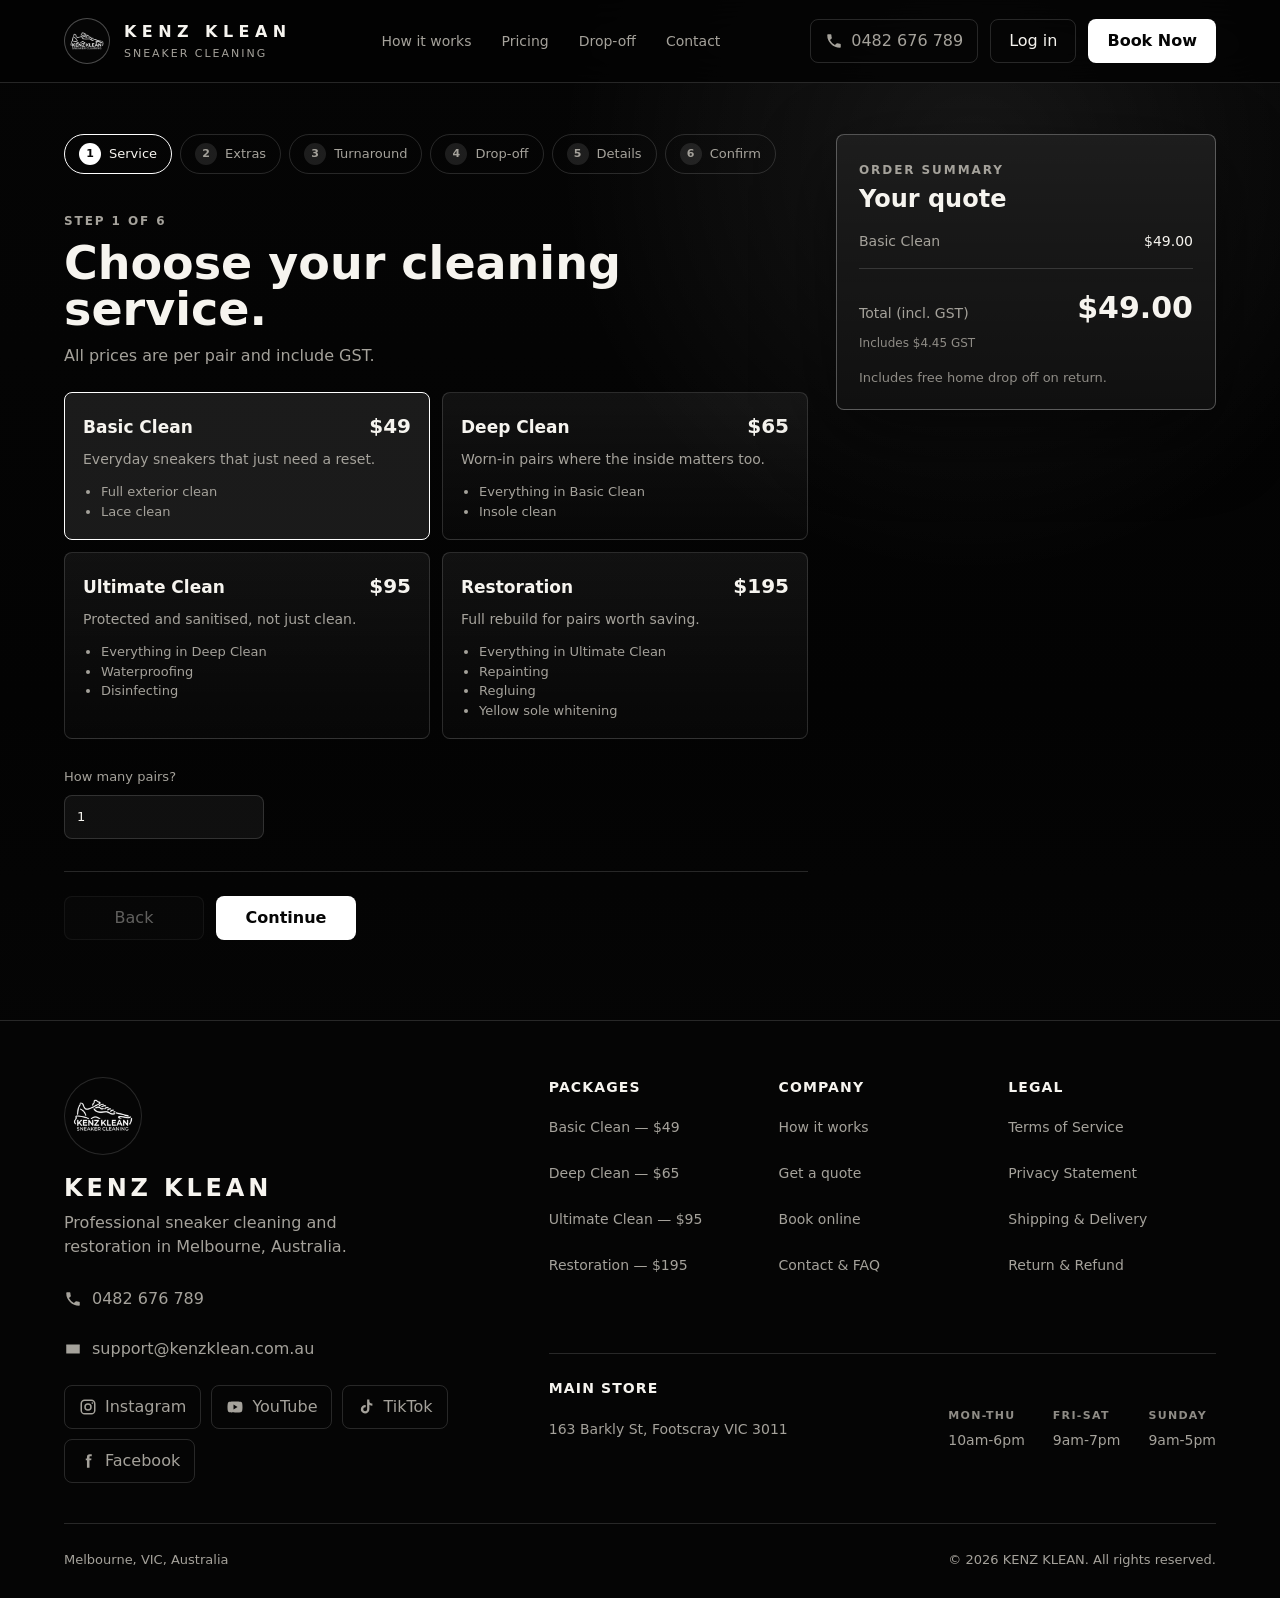
==== booking.html @ d3c40bb7 "KENZ KLEAN static site Marketing and booking front end for a Melbourne sneaker cleaning business. No" ====
<!doctype html>
<html lang="en">
  <head>
    <meta charset="UTF-8" />
    <meta name="viewport" content="width=device-width, initial-scale=1.0, viewport-fit=cover" />
    <meta name="description" content="Book a sneaker clean with KENZ KLEAN in Melbourne." />
    <title>Book a Clean | KENZ KLEAN</title>
    <link rel="stylesheet" href="styles.css" />
  </head>
  <body>
    <a class="skip-link" href="#main">Skip to content</a>

    <header class="site-header">
      <a class="brand" href="index.html" aria-label="KENZ KLEAN home">
        <span class="brand-logo-wrap">
          <img class="brand-logo" src="img/logo-96.png" alt="" width="34" height="34" />
        </span>
        <span>
          <strong>KENZ KLEAN</strong>
          <small>Sneaker Cleaning</small>
        </span>
      </a>

      <nav class="desktop-nav" aria-label="Primary">
        <a href="index.html#process">How it works</a>
        <a href="index.html#services">Pricing</a>
        <a href="index.html#spots">Drop-off</a>
        <a href="contact.html">Contact</a>
      </nav>

      <div class="header-actions">
        <a class="ghost-button icon-button" href="tel:+61482676789" aria-label="Call KENZ KLEAN on 0482 676 789">
          <svg viewBox="0 0 24 24" aria-hidden="true" focusable="false">
            <path d="M6.6 10.8a15.1 15.1 0 0 0 6.6 6.6l2.2-2.2a1 1 0 0 1 1-.24 11.4 11.4 0 0 0 3.6.58 1 1 0 0 1 1 1V20a1 1 0 0 1-1 1A17 17 0 0 1 3 4a1 1 0 0 1 1-1h3.5a1 1 0 0 1 1 1 11.4 11.4 0 0 0 .58 3.6 1 1 0 0 1-.25 1Z" />
          </svg>
          <span class="phone-label">0482 676 789</span>
        </a>
        <span data-account-slot></span>
        <a class="primary-button" href="booking.html" aria-current="page">Book Now</a>
      </div>
    </header>

    <main id="booking" class="booking-shell">
      <div class="booking-main">
        <ol class="stepper" data-stepper aria-label="Booking steps">
          <li data-step-chip="1"><span>1</span> Service</li>
          <li data-step-chip="2"><span>2</span> Extras</li>
          <li data-step-chip="3"><span>3</span> Turnaround</li>
          <li data-step-chip="4"><span>4</span> Drop-off</li>
          <li data-step-chip="5"><span>5</span> Details</li>
          <li data-step-chip="6"><span>6</span> Confirm</li>
        </ol>

        <!-- Step 1 -->
        <section class="step-panel" data-step="1" aria-labelledby="step1-title">
          <span class="panel-label">Step 1 of 6</span>
          <h1 id="step1-title">Choose your cleaning service.</h1>
          <p class="step-intro">All prices are per pair and include GST.</p>

          <fieldset class="choice-grid" data-service-choices>
            <legend class="visually-hidden">Cleaning service</legend>
          </fieldset>

          <label class="pairs-field" for="pairs">
            How many pairs?
            <input id="pairs" type="number" min="1" max="20" value="1" inputmode="numeric" />
          </label>
        </section>

        <!-- Step 2 -->
        <section class="step-panel" data-step="2" hidden aria-labelledby="step2-title">
          <span class="panel-label">Step 2 of 6</span>
          <h1 id="step2-title">Add extra services.</h1>
          <p class="step-intro">
            Optional, priced per pair. Extras already covered by your package are marked as
            included and are not charged again.
          </p>

          <fieldset class="choice-grid extras-choices" data-extra-choices>
            <legend class="visually-hidden">Extra services</legend>
          </fieldset>
        </section>

        <!-- Step 3 -->
        <section class="step-panel" data-step="3" hidden aria-labelledby="step3-title">
          <span class="panel-label">Step 3 of 6</span>
          <h1 id="step3-title">How fast do you need them?</h1>
          <p class="step-intro">Surcharges are per pair.</p>

          <fieldset class="choice-grid" data-turnaround-choices>
            <legend class="visually-hidden">Turnaround</legend>
          </fieldset>
        </section>

        <!-- Step 4 -->
        <section class="step-panel" data-step="4" hidden aria-labelledby="step4-title">
          <span class="panel-label">Step 4 of 6</span>
          <h1 id="step4-title">Where will you drop them off?</h1>
          <p class="step-intro" data-spot-intro></p>

          <div class="notice" data-rush-notice hidden>
            <svg viewBox="0 0 24 24" aria-hidden="true" focusable="false">
              <path d="M12 2 1 21h22L12 2Zm0 6 1 7h-2l1-7Zm0 10.5a1.2 1.2 0 1 1 0 2.4 1.2 1.2 0 0 1 0-2.4Z" />
            </svg>
            <p>
              You picked the 24-hour turnaround. Those orders must be dropped off and picked up at
              the main store, so home drop off is not available.
            </p>
          </div>

          <fieldset class="choice-grid spot-choices" data-spot-choices>
            <legend class="visually-hidden">Drop-off spot</legend>
          </fieldset>
        </section>

        <!-- Step 5 -->
        <section class="step-panel" data-step="5" hidden aria-labelledby="step5-title">
          <span class="panel-label">Step 5 of 6</span>
          <h1 id="step5-title">Your details.</h1>
          <p class="step-intro" data-details-intro></p>

          <p class="signed-in-note" data-signed-in hidden></p>

          <form class="details-form" data-details-form novalidate>
            <label for="full-name">
              Full name
              <input id="full-name" name="fullName" type="text" autocomplete="name" required />
              <span class="field-error" data-error-for="fullName"></span>
            </label>

            <label for="mobile">
              Mobile number
              <input
                id="mobile"
                name="mobile"
                type="tel"
                autocomplete="tel"
                placeholder="04XX XXX XXX"
                required
              />
              <span class="field-error" data-error-for="mobile"></span>
            </label>

            <label for="email">
              Email
              <input id="email" name="email" type="email" autocomplete="email" required />
              <span class="field-error" data-error-for="email"></span>
            </label>

            <div class="return-address" data-return-address>
              <label for="street">
                Return address
                <input id="street" name="street" type="text" autocomplete="street-address" placeholder="Street address" />
                <span class="field-error" data-error-for="street"></span>
              </label>
              <div class="address-row">
                <label for="suburb">
                  Suburb
                  <input id="suburb" name="suburb" type="text" autocomplete="address-level2" />
                  <span class="field-error" data-error-for="suburb"></span>
                </label>
                <label for="postcode">
                  Postcode
                  <input id="postcode" name="postcode" type="text" inputmode="numeric" autocomplete="postal-code" maxlength="4" />
                  <span class="field-error" data-error-for="postcode"></span>
                </label>
              </div>
              <p class="fineprint">We deliver your cleaned sneakers here for free.</p>
            </div>

            <label for="notes">
              Sneaker notes <span class="optional">(optional)</span>
              <textarea id="notes" name="notes" placeholder="Brand, colour, material, damage we should know about..."></textarea>
            </label>
          </form>
        </section>

        <!-- Step 6 -->
        <section class="step-panel" data-step="6" hidden aria-labelledby="step6-title">
          <span class="panel-label">Step 6 of 6</span>
          <h1 id="step6-title">Confirm your booking.</h1>
          <p class="step-intro">Check everything below, then confirm.</p>

          <dl class="review-list" data-review></dl>

          <p class="confirm-note" data-confirm-note></p>
          <p class="lookup-error" role="alert" data-confirm-error></p>

          <div class="confirm-actions">
            <button class="primary-button large full" type="button" data-confirm>Confirm Booking</button>
          </div>
        </section>

        <!-- Success -->
        <section class="step-panel success-panel" data-step="done" hidden aria-labelledby="done-title" tabindex="-1">
          <span class="panel-label">Booking confirmed</span>
          <h1 id="done-title">Your sneakers are booked in.</h1>

          <div class="order-code">
            <span>Order number</span>
            <strong data-order-code>KK-00000</strong>
          </div>

          <dl class="review-list" data-final-review></dl>

          <p class="step-intro" data-success-note></p>

          <div class="hero-actions">
            <a class="primary-button large" href="tracking.html" data-track-link>Track this order</a>
            <a class="secondary-button large" href="index.html">Back to home</a>
          </div>
        </section>

        <nav class="step-nav" data-step-nav aria-label="Booking navigation">
          <button class="secondary-button" type="button" data-back>Back</button>
          <button class="primary-button" type="button" data-next>Continue</button>
        </nav>
      </div>

      <aside class="summary-panel" aria-labelledby="summary-title">
        <span class="panel-label">Order summary</span>
        <h2 id="summary-title" class="summary-heading">Your quote</h2>

        <dl class="summary-lines" data-summary-lines></dl>

        <div class="summary-total">
          <div>
            <span>Total (incl. GST)</span>
            <strong data-summary-total>$49.00</strong>
          </div>
          <small data-summary-gst></small>
        </div>

        <p class="fineprint" data-summary-note></p>
      </aside>
    </main>

    <footer class="site-footer">
      <div class="footer-brand">
        <img class="footer-logo" src="img/logo-96.png" alt="" width="78" height="78" loading="lazy" />
        <h2>KENZ KLEAN</h2>
        <p>Professional sneaker cleaning and restoration in Melbourne, Australia.</p>
        <ul class="contact-list">
          <li>
            <svg viewBox="0 0 24 24" aria-hidden="true" focusable="false">
              <path d="M6.6 10.8a15.1 15.1 0 0 0 6.6 6.6l2.2-2.2a1 1 0 0 1 1-.24 11.4 11.4 0 0 0 3.6.58 1 1 0 0 1 1 1V20a1 1 0 0 1-1 1A17 17 0 0 1 3 4a1 1 0 0 1 1-1h3.5a1 1 0 0 1 1 1 11.4 11.4 0 0 0 .58 3.6 1 1 0 0 1-.25 1Z" />
            </svg>
            <a href="tel:+61482676789">0482 676 789</a>
          </li>
          <li>
            <svg viewBox="0 0 24 24" aria-hidden="true" focusable="false">
              <path d="M3 6h18v12H3z" />
              <path d="m3 7 9 6 9-6" />
            </svg>
            <a href="mailto:support@kenzklean.com.au">support@kenzklean.com.au</a>
          </li>
        </ul>
        <div class="social-links">
          <a href="https://instagram.com/kenzklean" target="_blank" rel="noreferrer">
            <svg viewBox="0 0 24 24" aria-hidden="true" focusable="false">
              <path d="M7.5 2h9A5.5 5.5 0 0 1 22 7.5v9A5.5 5.5 0 0 1 16.5 22h-9A5.5 5.5 0 0 1 2 16.5v-9A5.5 5.5 0 0 1 7.5 2Zm0 2A3.5 3.5 0 0 0 4 7.5v9A3.5 3.5 0 0 0 7.5 20h9a3.5 3.5 0 0 0 3.5-3.5v-9A3.5 3.5 0 0 0 16.5 4ZM12 7a5 5 0 1 1 0 10 5 5 0 0 1 0-10Zm0 2a3 3 0 1 0 0 6 3 3 0 0 0 0-6Zm5.8-3.3a1.1 1.1 0 1 1 0 2.2 1.1 1.1 0 0 1 0-2.2Z" />
            </svg>
            Instagram
          </a>
          <a href="https://youtube.com/@kenzklean" target="_blank" rel="noreferrer">
            <svg viewBox="0 0 24 24" aria-hidden="true" focusable="false">
              <path d="M22 12s0-3.5-.45-5.16a2.6 2.6 0 0 0-1.83-1.84C18.06 4.5 12 4.5 12 4.5s-6.06 0-7.72.5A2.6 2.6 0 0 0 2.45 6.84C2 8.5 2 12 2 12s0 3.5.45 5.16a2.6 2.6 0 0 0 1.83 1.84c1.66.5 7.72.5 7.72.5s6.06 0 7.72-.5a2.6 2.6 0 0 0 1.83-1.84C22 15.5 22 12 22 12ZM10 15.2V8.8l5.4 3.2Z" />
            </svg>
            YouTube
          </a>
          <a href="https://tiktok.com/@kenzklean" target="_blank" rel="noreferrer">
            <svg viewBox="0 0 24 24" aria-hidden="true" focusable="false">
              <path d="M16.5 2h-3v13a2.6 2.6 0 1 1-2.6-2.6c.24 0 .47.03.7.1V9.4a5.7 5.7 0 1 0 4.9 5.63V8.9a6.4 6.4 0 0 0 4 1.37V7.2a3.6 3.6 0 0 1-4-3.6V2Z" />
            </svg>
            TikTok
          </a>
          <a href="https://facebook.com/kenzklean" target="_blank" rel="noreferrer">
            <svg viewBox="0 0 24 24" aria-hidden="true" focusable="false">
              <path d="M14 8.5V7c0-.8.2-1.2 1.3-1.2H17V3h-2.6C11.6 3 10.6 4.4 10.6 7v1.5H9V11h1.6v10H14V11h2.3l.3-2.5Z" />
            </svg>
            Facebook
          </a>
        </div>
      </div>

      <div class="footer-columns">
        <div>
          <h3>Packages</h3>
          <a href="index.html#services">Basic Clean — $49</a>
          <a href="index.html#services">Deep Clean — $65</a>
          <a href="index.html#services">Ultimate Clean — $95</a>
          <a href="index.html#services">Restoration — $195</a>
        </div>
        <div>
          <h3>Company</h3>
          <a href="index.html#process">How it works</a>
          <a href="index.html#quote">Get a quote</a>
          <a href="booking.html">Book online</a>
          <a href="contact.html">Contact &amp; FAQ</a>
        </div>
        <div>
          <h3>Legal</h3>
          <a href="#">Terms of Service</a>
          <a href="#">Privacy Statement</a>
          <a href="#">Shipping &amp; Delivery</a>
          <a href="#">Return &amp; Refund</a>
        </div>

        <div class="footer-store">
          <div>
            <h3>Main store</h3>
            <a href="https://www.google.com/maps/search/?api=1&amp;query=163%20Barkly%20St%2C%20Footscray%20VIC%203011" target="_blank" rel="noreferrer">163 Barkly St, Footscray VIC 3011</a>
          </div>
          <dl class="footer-hours">
            <div><dt>Mon-Thu</dt><dd>10am-6pm</dd></div>
            <div><dt>Fri-Sat</dt><dd>9am-7pm</dd></div>
            <div><dt>Sunday</dt><dd>9am-5pm</dd></div>
          </dl>
        </div>
      </div>

      <div class="footer-bottom">
        <span>Melbourne, VIC, Australia</span>
        <span>&copy; 2026 KENZ KLEAN. All rights reserved.</span>
      </div>
    </footer>

    <div class="mobile-bar" data-mobile-bar>
      <div>
        <span>Total</span>
        <strong data-summary-total-mobile>$49.00</strong>
      </div>
      <button class="primary-button" type="button" data-next-mobile>Continue</button>
    </div>
    <script src="data.js"></script>
    <script src="auth.js"></script>
    <script src="chrome.js"></script>
    <script src="booking.js"></script>
    <script src="buttons.js"></script>
  </body>
</html>
---- styles.css ----
:root {
  --bg: #030303;
  --panel: #111111;
  --panel-2: #171717;
  --line: rgba(255, 255, 255, 0.14);
  --line-strong: rgba(255, 255, 255, 0.28);
  /* Alternating content bands. Solid, not an alpha tint: a few percent of white over
     near-black moves the value by ~7/255 and reads as no change at all. */
  --band: #121212;
  --text: #f6f4ef;
  --muted: #a5a29b;
  /* Kept above 4.5:1 against --bg so fine print stays legible. */
  --fineprint: #8f8c86;
  --white: #ffffff;
  --green: #7ee0a1;
  --amber: #d8b66a;
  --red: #f08a8a;
  --focus: #7ea8ff;
  --shadow: 0 24px 80px rgba(0, 0, 0, 0.48);
  --radius: 8px;
  --tap: 44px;
  color-scheme: dark;
}

* {
  box-sizing: border-box;
}

/**
 * `scroll-behavior: smooth` on the scroller fights ScrollTrigger, which sets scroll position
 * directly when it refreshes. Anchor links get their smoothing from a click handler instead.
 */

body {
  margin: 0;
  background:
    radial-gradient(circle at 76% 10%, rgba(255, 255, 255, 0.08), transparent 26rem),
    linear-gradient(180deg, #050505 0%, #030303 44%, #080808 100%);
  color: var(--text);
  font-family: Inter, ui-sans-serif, system-ui, -apple-system, BlinkMacSystemFont, "Segoe UI", sans-serif;
  line-height: 1.5;
}

a {
  color: inherit;
  text-decoration: none;
}

button,
input,
select,
textarea {
  font: inherit;
}

button {
  cursor: pointer;
}

svg {
  width: 18px;
  height: 18px;
  fill: currentColor;
  flex: none;
}

/* One family, one stroke width, so the icon set reads as a set. */
.icon {
  width: 24px;
  height: 24px;
  fill: none;
  stroke: currentColor;
  stroke-width: 1.6;
  stroke-linecap: round;
  stroke-linejoin: round;
}

/* Every interactive element gets a visible ring; nothing removes the outline. */
:focus-visible {
  outline: 2px solid var(--focus);
  outline-offset: 2px;
  border-radius: 4px;
}

.skip-link {
  position: absolute;
  left: 12px;
  top: -60px;
  z-index: 60;
  padding: 12px 18px;
  border-radius: var(--radius);
  background: var(--white);
  color: #050505;
  font-weight: 700;
  transition: top 140ms ease;
}

.skip-link:focus {
  top: 12px;
}

.visually-hidden {
  position: absolute;
  width: 1px;
  height: 1px;
  margin: -1px;
  padding: 0;
  overflow: hidden;
  clip-path: inset(50%);
  white-space: nowrap;
}

/* The header is sticky and 83px tall, so an anchor target would otherwise land underneath it. */
[id] {
  scroll-margin-top: 100px;
}

h1,
h2,
h3,
h4,
p {
  margin-top: 0;
}

h1 {
  margin-bottom: 22px;
  font-size: clamp(40px, 6.4vw, 78px);
  line-height: 1;
  max-width: 860px;
}

h2 {
  margin-bottom: 14px;
  font-size: clamp(30px, 4vw, 52px);
  line-height: 1.06;
}

h3 {
  margin-bottom: 0;
  font-size: 20px;
}

.eyebrow,
.panel-label {
  color: var(--muted);
  font-size: 12px;
  font-weight: 700;
  letter-spacing: 0.16em;
  text-transform: uppercase;
}

.fineprint {
  color: var(--fineprint);
  font-size: 13px;
}

.fineprint a {
  color: var(--text);
  text-decoration: underline;
}

/* ---------------- Header ---------------- */

.site-header {
  position: sticky;
  top: 0;
  z-index: 20;
  display: flex;
  align-items: center;
  justify-content: space-between;
  gap: 24px;
  padding: 18px clamp(20px, 5vw, 64px);
  padding-top: max(18px, env(safe-area-inset-top));
  background: rgba(3, 3, 3, 0.82);
  border-bottom: 1px solid var(--line);
  backdrop-filter: blur(18px);
  transition: background 220ms ease, border-color 220ms ease;
}

/* Once the page scrolls off the banner the header needs to hold its own against the content. */
.site-header.scrolled {
  background: rgba(3, 3, 3, 0.95);
  border-bottom-color: var(--line-strong);
}

.brand {
  display: inline-flex;
  align-items: center;
  gap: 14px;
  min-height: var(--tap);
  min-width: 200px;
}

.brand-logo-wrap {
  display: grid;
  width: 46px;
  height: 46px;
  place-items: center;
  border: 1px solid var(--line-strong);
  border-radius: 50%;
  background: #050505;
  overflow: hidden;
}

.brand-logo {
  width: 34px;
  height: 34px;
  object-fit: contain;
}

.brand strong {
  display: block;
  letter-spacing: 0.34em;
  font-size: 16px;
}

.brand small {
  display: block;
  margin-top: 2px;
  color: var(--muted);
  font-size: 11px;
  letter-spacing: 0.18em;
  text-transform: uppercase;
}

.desktop-nav {
  display: flex;
  align-items: center;
  gap: 22px;
  color: var(--muted);
  font-size: 14px;
}

.desktop-nav a {
  display: inline-flex;
  align-items: center;
  justify-content: center;
  min-width: var(--tap);
  min-height: var(--tap);
  padding: 0 4px;
}

.desktop-nav a {
  position: relative;
  transition: color 260ms ease;
}

.desktop-nav a::after {
  left: 4px;
  right: 4px;
  bottom: 8px;
  background: var(--white);
}

.desktop-nav a:hover,
.desktop-nav a:focus-visible,
.desktop-nav a[aria-current="page"] {
  color: var(--white);
}

/* The current page keeps its underline open instead of waiting for a hover. */
.desktop-nav a[aria-current="page"]::after {
  transform: scaleX(1);
  opacity: 1;
}

.desktop-nav a:hover::after,
.desktop-nav a:focus-visible::after {
  transform: scaleX(1);
  opacity: 1;
}

.header-actions {
  display: flex;
  align-items: center;
  gap: 12px;
}

/* ---------------- Buttons ---------------- */

.primary-button,
.secondary-button,
.ghost-button {
  display: inline-flex;
  min-height: var(--tap);
  align-items: center;
  justify-content: center;
  gap: 8px;
  border-radius: var(--radius);
  padding: 0 18px;
  border: 1px solid transparent;
  /* "Book Now" was breaking onto two lines inside the cramped mobile header. */
  white-space: nowrap;
  transition: transform 160ms ease, border-color 160ms ease, background 160ms ease, opacity 160ms ease;
}

.primary-button {
  background: var(--white);
  color: #050505;
  font-weight: 700;
}

.secondary-button,
.ghost-button {
  background: rgba(255, 255, 255, 0.04);
  color: var(--text);
  border-color: var(--line);
}

.ghost-button {
  background: transparent;
}

.ghost-button:hover {
  transform: translateY(-1px);
  border-color: var(--line-strong);
}

/* ---------------- Button hover choreography ---------------- */

/**
 * The second copy of every label is a `::after` fed by `data-label` — see buttons.js. Pseudo
 * content never enters `textContent` or the accessibility tree, so the label is announced once.
 * Without the script the buttons are plain text and every rule below simply has no target.
 */
/**
 * The face stretches to the button's full height on purpose. Left at its line height it sat in
 * the middle of a 52px button, so the twin parked at `top: 100%` landed *inside* the box and a
 * sliver of the second label showed through before anyone hovered.
 */
.map-pin,
.maplibregl-ctrl button {
  overflow: visible;
  background-image: none;
}

.btn-face {
  position: relative;
  align-self: stretch;
  display: grid;
  place-items: center;
  transition: transform 420ms cubic-bezier(0.22, 0.7, 0.24, 1);
}

/**
 * The label is a <span>, so any `.some-block span { ... }` rule outbids `.btn-face` on
 * specificity and repaints it. `.mobile-bar span` turned the Continue button's label into 12px
 * muted grey; `.map-popup span` did the same in the map popup. Two classes, so this wins.
 */
.primary-button .btn-face,
.secondary-button .btn-face,
.ghost-button .btn-face {
  display: grid;
  place-items: center;
  color: inherit;
  font: inherit;
  letter-spacing: inherit;
}

.btn-face::after {
  content: attr(data-label);
  position: absolute;
  left: 0;
  right: 0;
  height: 100%;
  display: grid;
  place-items: center;
  white-space: nowrap;
}

/**
 * Outlined buttons: white sweeps up from the bottom edge while the label rides out of the top
 * and its dark twin arrives from below. One transform on `.btn-face` moves both copies.
 */
.secondary-button,
.ghost-button {
  overflow: hidden;
  /* The fill interpolates black to white. Only the label moves; a swept edge fought it. */
  transition: background-color 420ms ease, border-color 300ms ease, color 300ms ease,
    opacity 160ms ease;
}

.secondary-button .btn-face::after,
.ghost-button .btn-face::after {
  top: 100%;
  color: #050505;
}

.secondary-button:hover,
.secondary-button:focus-visible,
.ghost-button:hover,
.ghost-button:focus-visible {
  /* A white border on a white fill leaves the button floating. It follows the text instead. */
  border-color: #050505;
  background-color: var(--white);
  transform: none;
}

.secondary-button:hover .btn-face,
.secondary-button:focus-visible .btn-face,
.ghost-button:hover .btn-face,
.ghost-button:focus-visible .btn-face {
  transform: translateY(-100%);
}

/**
 * Filled buttons flip on a horizontal axis, like a coin. `::after` is the back face, pre-rotated
 * so it lands upright; `backface-visibility` hides whichever side is turned away.
 */
.primary-button {
  position: relative;
  perspective: 460px;
}

/**
 * The underline starts as a 6% sliver at the centre and opens outward to both edges. scaleX on
 * a full-width bar, not an animated `width`, so it never triggers layout.
 */
.primary-button::after,
.desktop-nav a::after {
  content: "";
  position: absolute;
  height: 2px;
  border-radius: 2px;
  transform: scaleX(0.06);
  transform-origin: center;
  transition: transform 420ms cubic-bezier(0.22, 0.7, 0.24, 1), opacity 200ms ease;
  opacity: 0;
}

.primary-button::after {
  left: 18px;
  right: 18px;
  bottom: 10px;
  background: #050505;
}

/* The underline hangs a fixed distance off the bottom, but the label is centred: a taller button
   pushes the label up and away from it. Move it down by half the height gained. */
.primary-button.large::after {
  left: 24px;
  right: 24px;
  bottom: 17px;
}

.primary-button:hover::after,
.primary-button:focus-visible::after {
  transform: scaleX(1);
  opacity: 1;
}

.primary-button .btn-face {
  transform-style: preserve-3d;
  backface-visibility: hidden;
  transition: transform 520ms cubic-bezier(0.3, 0.8, 0.25, 1);
}

.primary-button .btn-face::after {
  top: 0;
  transform: rotateX(180deg);
  backface-visibility: hidden;
}

.primary-button:hover .btn-face,
.primary-button:focus-visible .btn-face {
  transform: rotateX(-180deg);
}

.primary-button:hover,
.primary-button:focus-visible {
  border-color: rgba(0, 0, 0, 0.55);
}

.primary-button:active,
.secondary-button:active,
.ghost-button:active {
  /* Opacity, not layout, so pressing never shifts surrounding content. */
  transform: none;
  opacity: 0.82;
}

button:disabled,
.primary-button:disabled,
.secondary-button:disabled {
  opacity: 0.38;
  cursor: not-allowed;
  transform: none;
}

.icon-button {
  flex: none;
  padding: 0 14px;
  color: var(--muted);
}

/**
 * It shares .ghost-button's hover, which fills the button white — but it holds an <svg>, so
 * buttons.js skips it and it has no .btn-face twin to flip to black. Painting it white on hover
 * made the phone number vanish into the fill.
 */
.icon-button:hover,
.icon-button:focus-visible {
  color: #050505;
}

.large {
  min-height: 60px;
  padding: 0 26px;
}

.full {
  width: 100%;
}

/* ---------------- Hero ---------------- */

/**
 * The banner and the copy share one grid cell, so the copy floats over the photographs.
 * Below 1100px they become two stacked rows instead: text on a solid surface, where a divider
 * running through a whole paragraph would only make it hard to read.
 *
 * The explicit `1fr` column is load-bearing. Without it the implicit column is `auto`, sized to
 * the banner's max-content width — and once `max-height` caps the banner, `aspect-ratio` makes
 * that max-content width `height x 2.082`. On a 1600x620 window the hero silently shrank to
 * 1033px wide and the copy landed on the shoes.
 */
.hero-section {
  display: grid;
  grid-template-columns: minmax(0, 1fr);
  grid-template-rows: auto auto;
}

/**
 * `width: 100%` is not redundant. For a grid item that carries an `aspect-ratio`, `justify-self:
 * normal` resolves to `start`, not `stretch` — the box shrinks to the width its ratio implies
 * from the capped height. On a 1600x620 window that left the banner 1033px wide.
 */
.hero-compare {
  grid-area: 1 / 1;
  width: 100%;
  aspect-ratio: 1443 / 693;
  max-height: 80vh;
  min-height: 460px;
  margin: 0;
  border: 0;
  border-bottom: 1px solid var(--line);
}

/**
 * The pair is centred horizontally, so the divider cuts through the shoes themselves.
 *
 * Anchored to the bottom, not the centre. When `max-height` shortens the banner, `cover` has to
 * crop somewhere: centred it eats the empty band under the shoes from both ends, and the copy
 * climbs onto the toes. Anchored to the bottom it takes the whole crop off the top, where there
 * is nothing but laces, and the band stays a constant 39% of the photo's own height.
 */
.hero-compare .compare-layer img {
  object-position: center bottom;
}

.hero-copy {
  grid-area: 1 / 1;
  position: relative;
  z-index: 1;
  /* The banner underneath is a drag surface. Only the buttons opt back in. */
  pointer-events: none;
  /**
   * A size container, so the copy can be scaled by the banner's own height in `cqh`.
   * Viewport units are the wrong ruler here: the banner is `min(width / 2.082, 80vh)`, so a
   * short wide window shrinks the empty band under the shoes while `vh` says nothing changed.
   * Reset to `normal` on mobile, where this box sizes itself from its content.
   */
  container-type: size;
}

/**
 * Both layers span the whole banner, deliberately: `inset(0 calc(100% - var(--pos)) 0 0)`
 * resolves its percentages against the element's own box, so a narrower text block would clip
 * at the wrong place. Flexbox parks the content in the empty bottom band.
 */
.hero-copy-layer {
  position: absolute;
  inset: 0;
  display: flex;
  flex-direction: column;
  justify-content: flex-end;
  align-items: flex-start;
  padding: 0 clamp(20px, 5vw, 64px) clamp(44px, 6.5cqh, 76px);
}

/* Light copy shows only over the dark "before" side; dark copy only over the white "after". */
.hero-copy-layer--on-dark {
  color: var(--white);
  clip-path: inset(0 calc(100% - var(--pos)) 0 0);
}

.hero-copy-layer--on-light {
  color: #0a0a0a;
  clip-path: inset(0 0 0 var(--pos));
}

/* The "before" backdrop is rgb(40,38,36), not near-black — --muted would fall to 3.3:1 on it. */
.hero-copy-layer--on-dark .eyebrow {
  color: #d6d3ce;
}

.hero-copy-layer--on-dark .hero-lede {
  color: #e4e1dc;
}

.hero-copy-layer--on-light .eyebrow,
.hero-copy-layer--on-light .hero-lede {
  color: #3a3a3a;
}

/**
 * The light-side twin is a <p> so the document has exactly one <h1>. It must look identical.
 *
 * The type is sized by `min(vw, vh)`, not by width alone. The copy lives in the empty band
 * below the shoes — roughly the bottom 39% of the frame — and a short, wide window shrinks that
 * band while a width-only clamp keeps the headline tall enough to climb onto the toes.
 * 24ch keeps it to two lines, which is what actually makes it fit.
 */
.hero-title-echo,
.hero-copy h1 {
  max-width: min(24ch, calc(100% - 400px));
  margin: 8px 0 12px;
  font-size: clamp(24px, min(2.9cqw, 6.2cqh), 44px);
  font-weight: 800;
  line-height: 1.02;
  letter-spacing: -0.02em;
}

/* 46ch pushed this to three lines on a 960px banner and the copy climbed onto the toes.
   68ch keeps it to two at every width the overlay layout is used at. */
.hero-lede {
  max-width: min(68ch, calc(100% - 400px));
  margin: 0;
  font-size: clamp(13px, min(1cqw, 2.1cqh), 16px);
}

/**
 * Bottom-right of the banner, on the copy's baseline. The buttons are not duplicated and not
 * clipped — duplicating them would double the tab stops and strand keyboard focus on whichever
 * copy the divider had clipped away.
 *
 * They sit on a dark plate instead. Buttons that carry their own fill invert their hierarchy as
 * the divider passes: a white primary dominates the black side and recedes on the white one,
 * while an outlined secondary does the reverse. One background, one ranking.
 */
.hero-cta {
  position: absolute;
  right: clamp(20px, 5vw, 64px);
  /* The guarantees strip hangs 32px up into the banner. Sat any lower the buttons crowd it, so
     they clear their own height again — the offset is tracked to the button, not to the banner. */
  bottom: clamp(74px, 10cqh, 108px);
  z-index: 2;
  display: flex;
  gap: 12px;
  pointer-events: auto;
}

/* No plate behind them, so each needs a fill of its own: the divider sweeps a white background
   under them and a `rgba(255,255,255,0.04)` outline button would vanish into it. */
.hero-cta .secondary-button {
  background-color: #0d0d0d;
  border-color: rgba(255, 255, 255, 0.45);
  color: var(--white);
}

/* Same specificity as `.secondary-button:hover`, but later in the file — so the rule above was
   winning on hover too, and the fill never crossfaded. */
.hero-cta .secondary-button:hover,
.hero-cta .secondary-button:focus-visible {
  background-color: var(--white);
  border-color: #050505;
}

.hero-cta .primary-button {
  border-color: rgba(0, 0, 0, 0.32);
  box-shadow: 0 10px 30px rgba(0, 0, 0, 0.3);
}

/* The pills move to the top corners, which the centred shoes leave empty. */
.hero-compare .compare-label {
  top: 16px;
  bottom: auto;
}

/* ---------------- Quote section ---------------- */

.quote-layout {
  display: grid;
  grid-template-columns: minmax(0, 1.35fr) minmax(280px, 1fr);
  gap: clamp(24px, 4vw, 56px);
  /* stretch, not start: whichever column is taller pulls the other down to meet it. */
  align-items: stretch;
}

.quick-book {
  display: grid;
  align-content: space-between;
  gap: 22px;
  padding: 26px;
  border: 1px solid var(--line-strong);
  border-radius: var(--radius);
  background: linear-gradient(180deg, rgba(255, 255, 255, 0.07), rgba(255, 255, 255, 0.02)), #0b0b0b;
}

/* In the old hero bar these fields got 122px each and clipped their own option text. */
.quick-grid {
  display: grid;
  grid-template-columns: minmax(180px, 1.4fr) 96px minmax(180px, 1.4fr);
  gap: 16px;
  align-items: end;
}

/* A grid item's automatic minimum is its min-content, and a <select>'s min-content is its widest
   option. Left alone, "Basic Clean — $49" pushed the whole quote panel 15px past a 320px screen. */
.quote-layout > *,
.quick-grid > label,
.quick-grid select,
.quick-grid input {
  min-width: 0;
}

.quick-foot {
  display: flex;
  align-items: center;
  justify-content: space-between;
  gap: 20px;
  flex-wrap: wrap;
  padding-top: 20px;
  border-top: 1px solid var(--line);
}

.quick-total {
  display: grid;
  gap: 4px;
  margin: 0;
  color: var(--muted);
  font-size: 13px;
}

.quick-total strong {
  color: var(--text);
  font-variant-numeric: tabular-nums;
  font-size: 34px;
  font-weight: 800;
  line-height: 1;
}

.quick-note {
  margin: 0;
  color: var(--fineprint);
  font-size: 12px;
}

/* Three equal rows against a stretched form: the two columns finish on the same line. */
.quote-stats {
  display: grid;
  grid-template-rows: repeat(3, minmax(0, 1fr));
  gap: 12px;
  margin: 0;
}

.quote-stats div {
  display: grid;
  align-content: center;
  padding: 20px;
  border: 1px solid var(--line);
  border-radius: var(--radius);
  background: rgba(255, 255, 255, 0.035);
}

.quote-stats dt {
  font-size: 30px;
  font-weight: 800;
  line-height: 1;
  /* The roll swaps digits every frame; proportional figures would jitter the whole card. */
  font-variant-numeric: tabular-nums;
}

.quote-stats dd {
  margin: 6px 0 0;
  color: var(--muted);
  font-size: 13px;
}


/* ---------------- Listbox ---------------- */

/**
 * A `<select>` popup is drawn by the operating system: unstyleable, unanimatable, and white.
 * select.js builds this on top of it and keeps the native element as the source of truth.
 */
.listbox {
  position: relative;
}

.listbox-native {
  position: absolute;
  width: 1px;
  height: 1px;
  min-height: 0;
  padding: 0;
  border: 0;
  opacity: 0;
  pointer-events: none;
}

.listbox-button {
  display: flex;
  align-items: center;
  justify-content: space-between;
  gap: 12px;
  width: 100%;
  min-height: var(--tap);
  padding: 0 12px;
  border: 1px solid var(--line);
  border-radius: var(--radius);
  background: rgba(255, 255, 255, 0.05);
  color: var(--text);
  text-align: left;
}

.listbox-button:hover {
  border-color: var(--line-strong);
}

.listbox-button[aria-expanded="true"] {
  border-color: var(--white);
}

.listbox-value {
  overflow: hidden;
  white-space: nowrap;
  text-overflow: ellipsis;
}

.listbox-caret {
  flex: none;
  width: 18px;
  height: 18px;
  fill: none;
  stroke: var(--muted);
  stroke-width: 2;
  stroke-linecap: round;
  stroke-linejoin: round;
  transition: transform 260ms cubic-bezier(0.22, 0.7, 0.24, 1);
}

.listbox-button[aria-expanded="true"] .listbox-caret {
  transform: rotate(180deg);
}

.listbox-list {
  position: absolute;
  top: calc(100% + 8px);
  left: 0;
  right: 0;
  z-index: 25;
  max-height: 260px;
  margin: 0;
  padding: 6px;
  overflow-y: auto;
  list-style: none;
  border: 1px solid var(--line-strong);
  border-radius: var(--radius);
  background: #0e0e0e;
  box-shadow: 0 24px 60px rgba(0, 0, 0, 0.7);
  transform-origin: top center;
}

.listbox-list[hidden] {
  display: none;
}

.listbox-option {
  padding: 11px 12px;
  border-radius: 6px;
  color: var(--muted);
  font-size: 14px;
  cursor: pointer;
}

.listbox-option.is-active {
  background: rgba(255, 255, 255, 0.08);
  color: var(--text);
}

.listbox-option.is-selected {
  color: var(--text);
  font-weight: 700;
}

.listbox-option.is-selected::after {
  content: "✓";
  float: right;
  color: var(--green);
}

/* ---------------- Form controls ---------------- */

label {
  display: grid;
  gap: 8px;
  color: var(--muted);
  font-size: 13px;
}

.optional {
  color: var(--fineprint);
}

input,
select,
textarea {
  width: 100%;
  min-height: var(--tap);
  padding: 0 12px;
  border: 1px solid var(--line);
  border-radius: var(--radius);
  background: rgba(255, 255, 255, 0.05);
  color: var(--text);
  outline: none;
}

textarea {
  min-height: 112px;
  padding-top: 12px;
  resize: vertical;
}

input:focus,
select:focus,
textarea:focus {
  border-color: var(--white);
}

input[aria-invalid="true"] {
  border-color: var(--red);
}

select option {
  color: #111;
}

.field-error {
  color: var(--red);
  font-size: 12px;
  min-height: 1em;
}

/* ---------------- Sections ---------------- */

.content-section {
  padding: 80px clamp(20px, 5vw, 64px);
}

/**
 * Content bands alternate so neighbouring sections read as separate blocks.
 * nth-of-type counts every <section> in <main>, and the hero is 1, so "How it works" lands
 * on the lighter band. Inserting or removing a section flips the whole rhythm below it.
 * The hero paints its own image and opts out.
 */
main > section:nth-of-type(even):not(.hero-section) {
  background: var(--band);
}

.section-heading {
  display: grid;
  gap: 4px;
  max-width: 720px;
  margin-bottom: 28px;
}

.section-heading p {
  color: var(--muted);
}

.step-icon {
  display: grid;
  place-items: center;
  width: 48px;
  height: 48px;
  border: 1px solid var(--line-strong);
  border-radius: 14px;
  background: rgba(255, 255, 255, 0.06);
  color: var(--text);
}

.process-grid {
  display: grid;
  grid-template-columns: repeat(5, minmax(0, 1fr));
  gap: 18px;
  margin: 0;
  padding: 0;
  list-style: none;
}

.process-grid li {
  position: relative;
  padding: 22px;
  border: 1px solid var(--line);
  border-radius: var(--radius);
  background: linear-gradient(180deg, rgba(255, 255, 255, 0.075), rgba(255, 255, 255, 0.025));
  transition: transform 220ms ease, border-color 220ms ease;
}

.process-grid li:hover {
  transform: translateY(-2px);
  border-color: var(--line-strong);
}

/**
 * Threads the five steps into one flow: a dashed line leaving one badge and an arrowhead landing
 * on the next. It runs at the badges' own centre line — 22px of padding plus half of the 48px
 * badge — so the eye reads icon → icon rather than card → card.
 *
 * The line crosses the following card, whose background would paint over it: hence the z-index,
 * and hence `li:hover` lifting into the same layer rather than sliding under its own arrow.
 *
 * --line-scale defaults to 1, so the thread is whole without JavaScript; GSAP draws it in.
 */
.process-grid {
  --step-gap: 18px;
}

.process-grid li:not(:last-child)::after {
  content: "";
  position: absolute;
  z-index: 2;
  top: 46px;
  /* Clears its own badge: 22px padding + 48px badge + 10px of air. */
  left: 80px;
  /* ...and stops 10px short of the next one. */
  width: calc(100% - 80px + var(--step-gap) + 12px);
  border-top: 1px dashed var(--line-strong);
  /* Clipped rather than scaled: scaleX stretched the dashes as the line drew itself. */
  clip-path: inset(0 calc((1 - var(--line-scale, 1)) * 100%) 0 0);
}

.process-grid li:not(:last-child)::before {
  content: "";
  position: absolute;
  z-index: 2;
  top: 46px;
  left: calc(100% + var(--step-gap) + 12px);
  width: 7px;
  height: 7px;
  /* The tip of a rotated corner sits at the box's right-hand middle. Pull it onto the line's end. */
  margin: -4px 0 0 -7px;
  border-top: 1px solid var(--line-strong);
  border-right: 1px solid var(--line-strong);
  transform: rotate(45deg);
  opacity: var(--line-scale, 1);
}

/* transform: translateY() makes a stacking context, which would bury the thread under the next
   card. Lift the whole card, thread included. */
.process-grid li:hover {
  z-index: 3;
}

.process-grid .step-icon {
  margin-bottom: 18px;
}

.step-num {
  display: block;
  margin-bottom: 6px;
  color: var(--fineprint);
  font-size: 11px;
  font-weight: 800;
  letter-spacing: 0.18em;
  text-transform: uppercase;
}

.process-grid strong {
  display: block;
  margin-bottom: 8px;
  font-size: 18px;
}

.process-grid p {
  margin-bottom: 0;
  color: var(--muted);
}

/* ---------------- Guarantee badges ---------------- */

/**
 * `margin-top: -32px` is one third of the 96px badge, so a third overhangs the banner above and
 * two thirds sit in this section. The section drops its own top padding; the badge row supplies
 * the rhythm instead.
 */
.process-section {
  padding-top: 0;
}

.guarantees {
  position: relative;
  z-index: 3;
  display: grid;
  grid-template-columns: repeat(4, minmax(0, 1fr));
  gap: 14px;
  margin: -32px 0 clamp(48px, 5vw, 72px);
  padding: 0;
  list-style: none;
}

.guarantees li {
  position: relative;
  display: flex;
  align-items: center;
  gap: 14px;
  min-height: 96px;
  padding: 18px 20px;
  border: 1px solid var(--line-strong);
  border-radius: 16px;
  /* Opaque: the top third crosses the banner, which is white on the "after" side. */
  background: linear-gradient(150deg, #191919 0%, #0c0c0c 62%);
  box-shadow: 0 18px 44px rgba(0, 0, 0, 0.5);
  overflow: hidden;
  transition: transform 240ms ease, border-color 240ms ease;
}

/* A hairline of light along the top edge, brightest where the icon sits. */
.guarantees li::before {
  content: "";
  position: absolute;
  inset: 0 0 auto;
  height: 1px;
  background: linear-gradient(90deg, rgba(255, 255, 255, 0.5), rgba(255, 255, 255, 0.06) 55%, transparent);
}

.guarantees li:hover {
  transform: translateY(-5px);
  border-color: rgba(255, 255, 255, 0.5);
  box-shadow: 0 26px 60px rgba(0, 0, 0, 0.62);
}

/**
 * The gloss. A narrow diagonal band of light crosses the card once per hover. It starts parked
 * off the left edge with no transition, so leaving the card snaps it back invisibly rather than
 * sweeping it home backwards.
 */
.guarantees li::after {
  content: "";
  position: absolute;
  inset: -40% -10%;
  pointer-events: none;
  background: linear-gradient(
    105deg,
    transparent 40%,
    rgba(255, 255, 255, 0.1) 46%,
    rgba(255, 255, 255, 0.34) 50%,
    rgba(255, 255, 255, 0.1) 54%,
    transparent 60%
  );
  transform: translateX(-125%);
}

.guarantees li:hover::after {
  transform: translateX(125%);
  transition: transform 900ms cubic-bezier(0.25, 0.6, 0.25, 1);
}

.guarantee-icon {
  display: grid;
  place-items: center;
  flex: none;
  width: 46px;
  height: 46px;
  border: 1px solid var(--line-strong);
  border-radius: 12px;
  background: linear-gradient(180deg, rgba(255, 255, 255, 0.12), rgba(255, 255, 255, 0.02));
  color: var(--white);
}

.guarantee-icon .icon {
  width: 22px;
  height: 22px;
}

.guarantee-text {
  display: grid;
  gap: 4px;
  min-width: 0;
}

.guarantee-text strong {
  font-size: 15px;
  line-height: 1.2;
}

.guarantee-text > span {
  color: var(--muted);
  font-size: 12.5px;
  line-height: 1.35;
}

/* ---------------- Service cards ---------------- */

.service-grid {
  display: grid;
  grid-template-columns: repeat(4, minmax(0, 1fr));
  gap: 14px;
}

.service-card {
  position: relative;
  display: grid;
  gap: 16px;
  min-height: 300px;
  padding: 18px;
  align-content: start;
  border: 1px solid var(--line);
  border-radius: var(--radius);
  background: linear-gradient(180deg, rgba(255, 255, 255, 0.075), rgba(255, 255, 255, 0.025));
}

.service-card.featured {
  border-color: rgba(255, 255, 255, 0.7);
}

.service-card .price {
  display: block;
  margin-top: 8px;
  font-size: 36px;
  line-height: 1;
  font-weight: 800;
}

.price-unit {
  display: block;
  margin-top: 4px;
  color: var(--fineprint);
  font-size: 12px;
}

.service-card ul {
  margin: 0;
  padding-left: 18px;
  color: var(--muted);
  font-size: 13px;
}

.service-card p {
  margin: 0;
  color: var(--muted);
  min-height: 44px;
}

.service-foot {
  margin-top: auto;
  padding-top: 14px;
  border-top: 1px solid var(--line);
}

.service-foot .secondary-button {
  width: 100%;
}

.badge {
  position: absolute;
  top: 14px;
  right: 14px;
  padding: 4px 9px;
  border-radius: 999px;
  background: rgba(255, 255, 255, 0.9);
  color: #070707;
  font-size: 10px;
  font-weight: 800;
  letter-spacing: 0.04em;
  text-transform: uppercase;
}

.tag {
  display: inline-block;
  padding: 3px 8px;
  border: 1px solid var(--line-strong);
  border-radius: 999px;
  color: var(--text);
  font-size: 10px;
  font-weight: 700;
  letter-spacing: 0.06em;
  text-transform: uppercase;
}

/* ---------------- Why KENZ KLEAN ---------------- */

/* ---------------- Extras + turnaround (progressive disclosure) ---------------- */

.pricing-disclosure {
  margin-top: 32px;
  border: 1px solid var(--line);
  border-radius: var(--radius);
  background: rgba(255, 255, 255, 0.025);
}

.pricing-disclosure summary {
  display: flex;
  align-items: center;
  justify-content: space-between;
  gap: 16px;
  flex-wrap: wrap;
  min-height: var(--tap);
  padding: 16px 20px;
  cursor: pointer;
  font-weight: 700;
}

.pricing-disclosure summary::-webkit-details-marker {
  display: none;
}

/* A caret that reads as "there is more", and rotates to say "this is open". */
.pricing-disclosure summary::after {
  content: "";
  order: 3;
  width: 9px;
  height: 9px;
  margin-left: auto;
  border-right: 2px solid var(--muted);
  border-bottom: 2px solid var(--muted);
  transform: rotate(45deg) translate(-2px, -2px);
  transition: transform 200ms ease;
}

.pricing-disclosure[open] summary::after {
  transform: rotate(-135deg) translate(-2px, -2px);
}

.summary-hint {
  color: var(--fineprint);
  font-size: 13px;
  font-weight: 400;
}

.pricing-detail {
  display: grid;
  grid-template-columns: repeat(2, minmax(0, 1fr));
  gap: 24px;
  align-items: start;
  padding: 8px 20px 24px;
  border-top: 1px solid var(--line);
}

.pricing-block h3 {
  margin: 20px 0 4px;
  font-size: 20px;
}

.pricing-block .fineprint {
  margin: 0 0 16px;
}

.extras-list {
  display: grid;
  gap: 10px;
  margin: 0;
  padding: 0;
  list-style: none;
}

.extra-row {
  display: grid;
  grid-template-columns: 1fr auto;
  gap: 4px 16px;
  padding: 16px 18px;
  border: 1px solid var(--line);
  border-radius: var(--radius);
  background: rgba(255, 255, 255, 0.035);
}

.extra-name {
  font-weight: 700;
}

.extra-price {
  font-size: 20px;
  font-weight: 800;
  text-align: right;
}

.extra-note {
  grid-column: 1 / -1;
  color: var(--green);
  font-size: 12px;
}

.turnaround-list {
  display: grid;
  gap: 10px;
  margin: 0;
  padding: 0;
  list-style: none;
}

.turnaround-row {
  display: grid;
  grid-template-columns: 1fr auto;
  gap: 2px 12px;
  padding: 16px 18px;
  border: 1px solid var(--line);
  border-radius: var(--radius);
  background: rgba(255, 255, 255, 0.035);
}

.turnaround-window {
  font-weight: 700;
}

.turnaround-price {
  text-align: right;
  font-weight: 700;
}

.turnaround-note {
  grid-column: 1 / -1;
  color: var(--muted);
  font-size: 13px;
}

/* ---------------- Drop-off box ---------------- */

.box-panel {
  display: grid;
  grid-template-columns: minmax(200px, 300px) minmax(0, 1fr);
  gap: clamp(24px, 4vw, 56px);
  align-items: center;
  margin-bottom: 44px;
  padding: clamp(24px, 3vw, 40px);
  border: 1px solid var(--line);
  border-radius: 18px;
  background: radial-gradient(120% 100% at 12% 50%, rgba(255, 255, 255, 0.07), transparent 62%), #0b0b0b;
}

.box-shot img {
  display: block;
  width: 100%;
  height: auto;
  /* The PNG is cut out; a soft pool under it keeps it from floating. */
  filter: drop-shadow(0 30px 40px rgba(0, 0, 0, 0.8));
}

.box-copy h3 {
  margin: 8px 0 12px;
  font-size: clamp(22px, 2.2vw, 30px);
}

.box-copy > p {
  max-width: 52ch;
  margin: 0 0 22px;
  color: var(--muted);
}

.box-facts {
  display: grid;
  gap: 12px;
  margin: 0;
  padding: 0;
  list-style: none;
}

.box-facts li {
  display: flex;
  align-items: center;
  gap: 12px;
  font-size: 14px;
  font-weight: 600;
}

.box-facts .icon {
  width: 20px;
  height: 20px;
  color: var(--muted);
}


/* ---------------- Drop-off map ---------------- */

.spots-layout {
  display: grid;
  grid-template-columns: minmax(0, 1.05fr) minmax(360px, 0.95fr);
  gap: clamp(18px, 2.4vw, 32px);
  align-items: stretch;
}

.spots-map {
  position: relative;
  min-height: 560px;
  overflow: hidden;
  border: 1px solid var(--line);
  border-radius: 18px;
  background: #0a0a0a;
}

/**
 * Two classes, deliberately. maplibre-gl.css is injected at runtime, so it lands last in the
 * cascade: its `.maplibregl-map { position: relative }` ties on specificity and wins. The
 * container then collapsed to `height: 0` with `overflow: hidden`, which clipped away every
 * marker — they stayed in the DOM, visible to a test, and unclickable to a person.
 */
.spots-map .spots-map-canvas {
  position: absolute;
  inset: 0;
  width: 100%;
  height: 100%;
  /* Fades in only once MapLibre reports `load`, so the visitor never sees a half-drawn map. */
  opacity: 0;
  transition: opacity 500ms ease;
}

.spots-map.map-ready .spots-map-canvas {
  opacity: 1;
}

/* `display: grid` beats the user-agent rule for [hidden]. Left unguarded this invisible panel
   covers the whole map and swallows every click on a pin. */
.spots-map-fallback[hidden] {
  display: none;
}

.spots-map-fallback {
  position: absolute;
  inset: 0;
  display: grid;
  place-content: center;
  margin: 0;
  padding: 32px;
  color: var(--muted);
  font-size: 14px;
  text-align: center;
}

/* No map: the list takes the whole width rather than leaving a hole. */
.map-unavailable {
  min-height: 0;
}

.spots-side {
  display: flex;
  flex-direction: column;
  min-width: 0;
}

.spots-side .spot-list {
  display: grid;
  grid-template-columns: 1fr;
  gap: 12px;
  min-height: 0;
  max-height: 470px;
  overflow-y: auto;
  padding-right: 6px;
  scrollbar-color: rgba(255, 255, 255, 0.4) rgba(255, 255, 255, 0.06);
  scrollbar-width: thin;
}

.spot-card {
  cursor: pointer;
  transition: border-color 200ms ease, background 200ms ease;
}

.spot-card.is-active {
  border-color: var(--white);
  background: rgba(255, 255, 255, 0.09);
}

/* ---------------- Pins ---------------- */

.map-pin {
  display: grid;
  place-items: center;
  width: 30px;
  height: 30px;
  padding: 0;
  border: 0;
  border-radius: 50%;
  background: rgba(255, 255, 255, 0.16);
  transition: transform 200ms ease, background 200ms ease;
}

.map-pin-dot {
  width: 13px;
  height: 13px;
  border: 2px solid #0a0a0a;
  border-radius: 50%;
  background: var(--white);
  transition: width 200ms ease, height 200ms ease;
}

.map-pin--main .map-pin-dot {
  background: var(--green);
}

.map-pin:hover,
.map-pin:focus-visible {
  transform: scale(1.12);
  background: rgba(255, 255, 255, 0.3);
}

.map-pin.is-active {
  background: rgba(255, 255, 255, 0.42);
  transform: scale(1.2);
}

.map-pin.is-active .map-pin-dot {
  width: 16px;
  height: 16px;
}

/* MapLibre paints its own chrome; drag it onto our palette. */
.maplibregl-ctrl-group {
  border: 1px solid var(--line-strong) !important;
  border-radius: 10px !important;
  background: rgba(12, 12, 12, 0.9) !important;
  box-shadow: none !important;
}

.maplibregl-ctrl-group button + button {
  border-top: 1px solid var(--line) !important;
}

.maplibregl-ctrl-group button span {
  filter: invert(1);
}

.maplibregl-ctrl-attrib {
  border-radius: 8px 0 0 0 !important;
  background: rgba(8, 8, 8, 0.82) !important;
  color: var(--fineprint) !important;
  font-size: 11px !important;
}

.maplibregl-ctrl-attrib a {
  color: var(--muted) !important;
}

.map-popup .maplibregl-popup-content {
  display: grid;
  gap: 6px;
  padding: 16px;
  border: 1px solid var(--line-strong);
  border-radius: 12px;
  background: #0d0d0d;
  color: var(--text);
  box-shadow: 0 20px 50px rgba(0, 0, 0, 0.6);
}

.map-popup .maplibregl-popup-tip {
  border-top-color: #0d0d0d !important;
  border-bottom-color: #0d0d0d !important;
}

.map-popup span {
  color: var(--muted);
  font-size: 13px;
}

.map-popup .secondary-button {
  margin-top: 8px;
  min-height: var(--tap);
  font-size: 13px;
}

@media (max-width: 1100px) {
  .spots-layout {
    grid-template-columns: 1fr;
  }

  .spots-map {
    min-height: 380px;
  }

  .spots-side .spot-list {
    max-height: none;
    overflow: visible;
    padding-right: 0;
  }
}

/* ---------------- Drop-off spots ---------------- */

.search-row {
  display: flex;
  gap: 10px;
  margin: 0 0 10px;
  max-width: 520px;
}

.search-status {
  margin: 0 0 20px;
  color: var(--fineprint);
  font-size: 13px;
}

.spot-list {
  display: grid;
  gap: 14px;
  margin: 0;
  padding: 0;
  list-style: none;
}

.spot-card {
  display: grid;
  grid-template-columns: minmax(0, 1fr) auto;
  gap: 16px;
  align-items: center;
  padding: 20px;
  border: 1px solid var(--line);
  border-radius: var(--radius);
  background: linear-gradient(180deg, rgba(255, 255, 255, 0.075), rgba(255, 255, 255, 0.025));
}

.spot-card[hidden] {
  display: none;
}

.spot-body strong,
.spot-body span,
.spot-body small {
  display: block;
}

.spot-body .tag {
  display: inline-block;
  margin: 6px 0;
}

.spot-venue {
  color: var(--text);
  font-size: 14px;
}

.spot-body span,
.spot-body small {
  color: var(--muted);
}

.spot-actions {
  display: grid;
  gap: 8px;
  align-content: center;
}

.spot-actions a {
  white-space: nowrap;
}

/* ---------------- Transformation + FAQ ---------------- */

/* ---------------- Before/after comparison slider ---------------- */

/**
 * `--pos` is the divider, as a percentage from the left edge. Everything — both photographs,
 * both copies of the overlay text, the handle — clips or positions against this one value,
 * which is why the white-to-black text flip lands exactly on the line.
 *
 * Set to 50% inline on the element, so with no JavaScript this is a static split view.
 */
/**
 * Full-bleed banner. The negative inline margin cancels the section's own horizontal padding
 * exactly — `width: 100vw` would include the scrollbar gutter and push the page sideways.
 */
.compare {
  position: relative;
  overflow: hidden;
  background: #000;
  user-select: none;
  cursor: ew-resize;
}

.compare-layer,
.compare-layer img {
  position: absolute;
  inset: 0;
  display: block;
  width: 100%;
  height: 100%;
}

.compare-layer img {
  object-fit: cover;
  object-position: 18% center;
  pointer-events: none;
}

/* The "after" photograph occupies everything to the right of the divider. */
.compare-layer--after {
  clip-path: inset(0 0 0 var(--pos));
}

/* White copy shows only over the dark "before" side; black copy only over the white "after". */
.compare-label {
  position: absolute;
  bottom: 16px;
  padding: 6px 12px;
  border: 1px solid var(--line-strong);
  border-radius: 999px;
  background: rgba(0, 0, 0, 0.62);
  backdrop-filter: blur(8px);
  color: var(--text);
  font-size: 11px;
  font-weight: 800;
  letter-spacing: 0.14em;
  text-transform: uppercase;
  pointer-events: none;
}

.compare-label--before {
  left: 16px;
}

/* Sits on the white sweep once revealed, so it inverts. */
.compare-label--after {
  right: 16px;
  border-color: rgba(0, 0, 0, 0.24);
  background: rgba(255, 255, 255, 0.78);
  color: #0a0a0a;
}

/**
 * The handle is a real <button role="slider">. It is the only touch target: dragging the photo
 * itself with a finger would swallow the vertical swipe used to scroll the page.
 */
.compare-handle {
  position: absolute;
  top: 0;
  bottom: 0;
  left: var(--pos);
  z-index: 2;
  display: grid;
  place-items: center;
  width: var(--tap);
  margin-left: calc(var(--tap) / -2);
  padding: 0;
  border: 0;
  background: none;
  cursor: ew-resize;
  touch-action: none;
}

/* The visible divider line, drawn on the button so it cannot drift from the clip edge. */
.compare-handle::before {
  content: "";
  position: absolute;
  top: 0;
  bottom: 0;
  left: 50%;
  width: 2px;
  transform: translateX(-50%);
  background: var(--white);
  box-shadow: 0 0 20px rgba(0, 0, 0, 0.45);
}

.compare-grip {
  display: grid;
  place-items: center;
  width: 42px;
  height: 42px;
  border: 1px solid rgba(0, 0, 0, 0.18);
  border-radius: 50%;
  background: var(--white);
  color: #0a0a0a;
  box-shadow: 0 6px 24px rgba(0, 0, 0, 0.4);
  transition: transform 160ms ease;
}

.compare-handle:hover .compare-grip,
.compare-handle:focus-visible .compare-grip {
  transform: scale(1.08);
}

.compare.dragging {
  cursor: grabbing;
}

.compare.dragging .compare-grip {
  transform: scale(0.94);
}

.compare-grip svg {
  width: 20px;
  height: 20px;
  fill: none;
  stroke: currentColor;
  stroke-width: 2;
  stroke-linecap: round;
  stroke-linejoin: round;
}

/**
 * Below 900px the hero stops overlapping. The source frame is 2.3:1, which on a phone would be
 * a 160px letterbox, so the banner crops to 4:3 and the copy drops onto solid dark underneath.
 * A divider slicing a whole paragraph in half looks clever and reads badly.
 */
/* Raised from 900px: the overlay needs room for a headline, a paragraph and two buttons on one
   baseline. Below this the copy and the buttons drop under the banner instead of colliding. */
@media (max-width: 1100px) {
  .hero-compare {
    aspect-ratio: 4 / 3;
    max-height: none;
    min-height: 0;
  }

  .hero-copy {
    grid-area: auto;
    grid-row: 2;
  }



  /* Content-sized again, so it must not contain its own height. */
  .hero-copy {
    container-type: normal;
  }

  .hero-copy-layer {
    position: static;
    padding: 32px clamp(16px, 5vw, 40px) 0;
    clip-path: none;
  }

  /* `calc(100% - 400px)` reserved room for the buttons beside the copy. Stacked there are no
     buttons beside it, and on a 358px column that calc goes negative — one word per line. */
  .hero-title-echo,
  .hero-copy h1,
  .hero-lede {
    max-width: none;
  }

  .hero-title-echo,
  .hero-copy h1 {
    font-size: clamp(30px, 7.4vw, 44px);
  }

  .hero-lede {
    font-size: 15px;
  }

  /* Out of the banner and back into the flow, below the copy. No plate: there is no photo
     underneath it to sit on. */
  .hero-cta {
    position: static;
    display: grid;
    gap: 12px;
    padding: 24px clamp(16px, 5vw, 40px) 0;
    border: 0;
    border-radius: 0;
    background: none;
    backdrop-filter: none;
    box-shadow: none;
  }

  /* Primary first once they are stacked: the eye lands on the action, not the alternative. */
  .hero-cta .primary-button {
    order: -1;
  }

  .hero-compare .compare-label {
    top: auto;
    bottom: 16px;
  }

  /* One copy is enough once it is no longer sitting on two different backgrounds. */
  .hero-copy-layer--on-light {
    display: none;
  }

  .hero-title-echo,
  .hero-copy h1 {
    max-width: none;
  }
}

.faq-layout {
  display: grid;
  grid-template-columns: minmax(0, 1.5fr) minmax(300px, 1fr);
  gap: clamp(20px, 3vw, 40px);
  /* stretch, so the card's top and bottom edges meet the question list exactly */
  align-items: stretch;
}

.faq-grid {
  display: grid;
  grid-template-columns: 1fr;
  align-content: start;
  gap: 12px;
}

.faq-contact {
  display: flex;
  flex-direction: column;
  padding: 26px;
  border: 1px solid var(--line-strong);
  border-radius: var(--radius);
  background: linear-gradient(180deg, rgba(255, 255, 255, 0.07), rgba(255, 255, 255, 0.02)), #0b0b0b;
}

.faq-contact h3 {
  margin: 8px 0 12px;
  font-size: 26px;
}

.faq-contact > p {
  margin: 0 0 22px;
  color: var(--muted);
  font-size: 14px;
}

.faq-contact-list {
  display: grid;
  gap: 14px;
  margin: 0 0 22px;
  padding: 0;
  list-style: none;
}

.faq-contact-list li {
  display: flex;
  align-items: center;
  gap: 12px;
  color: var(--muted);
  font-size: 14px;
}

.faq-contact-list .icon {
  width: 20px;
  height: 20px;
}

.faq-contact-list a {
  color: var(--text);
  overflow-wrap: anywhere;
}

.faq-contact-list a:hover {
  text-decoration: underline;
}

/* Pins the button to the bottom edge, which is what makes the two columns line up. */
.faq-contact .secondary-button {
  margin-top: auto;
}

.faq-grid details {
  padding: 18px;
  border: 1px solid var(--line);
  border-radius: var(--radius);
  background: linear-gradient(180deg, rgba(255, 255, 255, 0.075), rgba(255, 255, 255, 0.025));
}

.faq-grid summary,
.pricing-disclosure summary {
  /* The marker is a caret we draw; the native triangle would sit outside our type. */
  list-style: none;
}

.faq-grid summary::-webkit-details-marker,
.pricing-disclosure summary::-webkit-details-marker {
  display: none;
}

.faq-grid summary {
  display: flex;
  align-items: center;
  justify-content: space-between;
  gap: 16px;
  min-height: var(--tap);
  cursor: pointer;
  font-weight: 800;
}

.faq-grid summary::after {
  content: "";
  flex: none;
  width: 9px;
  height: 9px;
  border-right: 2px solid var(--muted);
  border-bottom: 2px solid var(--muted);
  transform: rotate(45deg) translate(-2px, -2px);
  transition: transform 300ms cubic-bezier(0.22, 0.7, 0.24, 1);
}

.faq-grid details[open] summary::after {
  transform: rotate(-135deg) translate(-2px, -2px);
}

.faq-grid p {
  margin: 12px 0 0;
  color: var(--muted);
}

.faq-more {
  display: flex;
  align-items: center;
  justify-content: space-between;
  gap: 20px;
  flex-wrap: wrap;
  margin-top: 24px;
  padding: 24px;
  border: 1px dashed var(--line-strong);
  border-radius: var(--radius);
}

.faq-more p {
  margin: 0;
  color: var(--muted);
}

/* ---------------- Contact page ---------------- */

.contact-shell {
  padding: clamp(32px, 5vw, 72px) clamp(20px, 5vw, 64px) 0;
}

.contact-intro {
  max-width: 720px;
  margin-bottom: 40px;
}

.contact-intro h1 {
  margin: 10px 0 14px;
  font-size: clamp(34px, 5vw, 60px);
}

.contact-intro p {
  color: var(--muted);
  font-size: 18px;
}

.contact-grid {
  display: grid;
  grid-template-columns: repeat(4, minmax(0, 1fr));
  gap: 14px;
}

.contact-card {
  display: grid;
  align-content: start;
  gap: 8px;
  padding: 22px;
  border: 1px solid var(--line);
  border-radius: var(--radius);
  background: linear-gradient(180deg, rgba(255, 255, 255, 0.07), rgba(255, 255, 255, 0.022));
}

.contact-card .step-icon {
  margin-bottom: 10px;
}

.contact-card strong {
  font-size: 18px;
}

.contact-value {
  font-size: 15px;
  overflow-wrap: anywhere;
}

/* Standalone controls, not links inside a sentence, so they carry the full tap target. */
a.contact-value {
  display: inline-flex;
  align-items: center;
  min-height: var(--tap);
  color: var(--text);
  text-decoration: underline;
  text-underline-offset: 3px;
}

.contact-card p {
  margin: 0;
  color: var(--muted);
  font-size: 14px;
}

.contact-card .secondary-button {
  margin-top: 8px;
}

.hours-list {
  display: grid;
  gap: 6px;
  margin: 0;
  padding: 0;
  list-style: none;
}

.hours-list li {
  display: flex;
  justify-content: space-between;
  gap: 12px;
  color: var(--muted);
  font-size: 14px;
}

.faq-full {
  padding-left: 0;
  padding-right: 0;
}

/* ---------------- Booking ---------------- */

.booking-shell {
  display: grid;
  grid-template-columns: minmax(0, 1fr) minmax(320px, 380px);
  gap: 28px;
  align-items: start;
  padding: clamp(28px, 4vw, 56px) clamp(20px, 5vw, 64px) 80px;
}

/**
 * A grid item's automatic minimum size is its min-content width, so the horizontally
 * scrolling stepper inside was widening the whole track and pushing the page sideways
 * on a 375px screen. min-width: 0 lets the track shrink and the stepper scroll on its own.
 */
.booking-main {
  min-width: 0;
}

.stepper {
  display: flex;
  gap: 8px;
  margin: 0 0 28px;
  padding: 0 0 6px;
  overflow-x: auto;
  list-style: none;
  scrollbar-width: none;
}

.stepper::-webkit-scrollbar {
  display: none;
}

/* display:flex would otherwise beat the user-agent rule for [hidden]. */
.stepper[hidden] {
  display: none;
}

.stepper li {
  display: inline-flex;
  align-items: center;
  gap: 8px;
  flex: none;
  padding: 8px 14px;
  border: 1px solid var(--line);
  border-radius: 999px;
  color: var(--muted);
  font-size: 13px;
  white-space: nowrap;
}

.stepper li span {
  display: grid;
  width: 22px;
  height: 22px;
  place-items: center;
  border-radius: 50%;
  background: rgba(255, 255, 255, 0.1);
  font-size: 11px;
  font-weight: 800;
}

.stepper li.current {
  border-color: var(--white);
  color: var(--text);
}

.stepper li.current span {
  background: var(--white);
  color: #060606;
}

.stepper li.complete {
  color: var(--text);
}

.stepper li.complete span {
  background: var(--green);
  color: #052611;
}

.step-panel[hidden] {
  display: none;
}

.step-panel h1 {
  margin: 8px 0 12px;
  font-size: clamp(30px, 4vw, 46px);
}

.step-intro {
  max-width: 620px;
  color: var(--muted);
}

.choice-grid {
  display: grid;
  grid-template-columns: repeat(auto-fit, minmax(260px, 1fr));
  gap: 12px;
  margin: 24px 0 0;
  padding: 0;
  border: 0;
}

.choice-card {
  position: relative;
  display: grid;
  gap: 8px;
  align-content: start;
  padding: 18px;
  border: 1px solid var(--line);
  border-radius: var(--radius);
  background: linear-gradient(180deg, rgba(255, 255, 255, 0.06), rgba(255, 255, 255, 0.02));
  color: var(--text);
  font-size: 14px;
  cursor: pointer;
  transition: border-color 160ms ease, background 160ms ease;
}

.choice-card:hover {
  border-color: var(--line-strong);
}

.choice-card.selected {
  border-color: var(--white);
  background: rgba(255, 255, 255, 0.09);
}

.choice-card.included,
.choice-card.disabled {
  opacity: 0.55;
  cursor: not-allowed;
}

.choice-card input {
  position: absolute;
  width: 1px;
  height: 1px;
  opacity: 0;
}

/* The label is the control, so the ring has to follow the hidden input's focus. */
.choice-card:has(input:focus-visible) {
  outline: 2px solid var(--focus);
  outline-offset: 2px;
}

.choice-head {
  display: flex;
  align-items: baseline;
  justify-content: space-between;
  gap: 12px;
}

.choice-head strong {
  font-size: 17px;
}

.choice-price {
  font-size: 20px;
  font-weight: 800;
  white-space: nowrap;
}

.choice-body,
.choice-meta {
  color: var(--muted);
}

.choice-meta {
  font-size: 12px;
}

.choice-includes {
  margin: 4px 0 0;
  padding-left: 18px;
  color: var(--muted);
  font-size: 13px;
}

.pairs-field {
  max-width: 200px;
  margin-top: 28px;
}

/**
 * The stamp is ~60px tall once it is rotated, and these cards are 140px. There is no size at which
 * it can lie across the middle and still leave the drop-off address legible — the one line a
 * customer has to read off a card they have just chosen.
 *
 * So the bottom of every card in these two grids carries a reserved strip, selected or not. Held
 * constant, nothing reflows at the moment of choosing; the stamp lands in the strip, clips the tail
 * of the opening-hours line, and leaves the name and the address alone.
 */
.spot-choices .choice-card,
.extras-choices .choice-card {
  padding-bottom: clamp(44px, 3.4vw, 48px);
}

/**
 * A stamp, not a caption.
 *
 * Pinned to the top-right corner this label ran into the "Main store" tag on one card and into the
 * wrapping heading on the next. Rotated, ruled and laid over the card it reads as a mark left on
 * the card rather than one more line of copy on it.
 *
 * It sits low and right, not dead centre: centred, it struck straight through the drop-off address
 * — the one line a customer actually has to read off a selected card. Down here it lands on the
 * opening-hours line, which repeats what the venue's own door already says.
 *
 * `pointer-events: none` because the whole card is a <label>: the stamp must not swallow the click
 * that lands on it.
 */
.extras-choices .choice-card.selected::after,
.spot-choices .choice-card.selected::after {
  content: "Selected";
  position: absolute;
  right: clamp(12px, 1.6vw, 18px);
  /* Rotation pushes the corners past the box: at -9deg the bottom needs ~12px of slack, or the
     stamp hangs over the card's own border. */
  bottom: clamp(12px, 1.3vw, 14px);
  padding: 5px clamp(9px, 1.6vw, 14px);
  border: 2px solid currentColor;
  border-radius: 7px;
  outline: 1px solid currentColor;
  outline-offset: 2px;
  background: rgba(4, 4, 4, 0.55);
  color: var(--green);
  font-size: clamp(15px, 1.7vw, 20px);
  font-weight: 900;
  letter-spacing: 0.13em;
  line-height: 1.15;
  text-transform: uppercase;
  white-space: nowrap;
  transform: rotate(-9deg);
  pointer-events: none;
  animation: stamp-in 260ms cubic-bezier(0.2, 1.5, 0.45, 1) both;
}

/* The rotation repeats inside the keyframes: an animated transform replaces the static one. */
@keyframes stamp-in {
  from {
    opacity: 0;
    transform: rotate(-9deg) scale(1.55);
  }
  to {
    opacity: 0.94;
    transform: rotate(-9deg) scale(1);
  }
}

@media (prefers-reduced-motion: reduce) {
  .extras-choices .choice-card.selected::after,
  .spot-choices .choice-card.selected::after {
    animation: none;
    opacity: 0.94;
  }
}

.notice {
  display: flex;
  gap: 12px;
  margin-top: 20px;
  padding: 16px;
  border: 1px solid rgba(216, 182, 106, 0.5);
  border-radius: var(--radius);
  background: rgba(216, 182, 106, 0.08);
}

.notice[hidden] {
  display: none;
}

.notice svg {
  color: var(--amber);
  margin-top: 2px;
}

.notice p {
  margin: 0;
  color: var(--text);
  font-size: 14px;
}

.details-form {
  display: grid;
  gap: 18px;
  max-width: 560px;
  margin-top: 24px;
}

.return-address {
  display: grid;
  gap: 12px;
  padding: 18px;
  border: 1px solid var(--line);
  border-radius: var(--radius);
  background: rgba(255, 255, 255, 0.03);
}

.return-address[hidden] {
  display: none;
}

.address-row {
  display: grid;
  grid-template-columns: 1fr 140px;
  gap: 12px;
}

.review-list {
  display: grid;
  gap: 1px;
  margin: 24px 0;
  border: 1px solid var(--line);
  border-radius: var(--radius);
  overflow: hidden;
  background: var(--line);
}

.review-row {
  display: grid;
  grid-template-columns: 180px minmax(0, 1fr);
  gap: 16px;
  padding: 14px 18px;
  background: #0b0b0b;
}

.review-row dt {
  color: var(--muted);
  font-size: 14px;
}

.review-row dd {
  margin: 0;
  overflow-wrap: anywhere;
}

.review-row:last-child {
  background: rgba(255, 255, 255, 0.07);
  font-weight: 700;
}

.confirm-actions {
  max-width: 420px;
}

.step-nav {
  display: flex;
  gap: 12px;
  margin-top: 32px;
  padding-top: 24px;
  border-top: 1px solid var(--line);
}

.step-nav[hidden] {
  display: none;
}

.step-nav button {
  min-width: 140px;
}

.success-panel {
  outline: none;
}

.order-code {
  display: grid;
  gap: 4px;
  margin: 24px 0;
  padding: 22px;
  border: 1px solid var(--line-strong);
  border-radius: var(--radius);
  background: rgba(255, 255, 255, 0.07);
}

.order-code span {
  color: var(--muted);
  font-size: 13px;
}

.order-code strong {
  font-size: 40px;
  letter-spacing: 0.06em;
}

/* ---------------- Summary panel ---------------- */

.summary-panel {
  position: sticky;
  top: 100px;
  padding: 22px;
  border: 1px solid var(--line-strong);
  border-radius: var(--radius);
  background: linear-gradient(180deg, rgba(255, 255, 255, 0.075), rgba(255, 255, 255, 0.02)), #0b0b0b;
  box-shadow: var(--shadow);
}

.summary-heading {
  margin: 6px 0 18px;
  font-size: 24px;
}

.summary-lines {
  display: grid;
  gap: 10px;
  margin: 0 0 16px;
}

.summary-line {
  display: flex;
  justify-content: space-between;
  gap: 16px;
  color: var(--muted);
  font-size: 14px;
}

.summary-line dt {
  color: var(--muted);
}

.summary-line dd {
  margin: 0;
  color: var(--text);
  white-space: nowrap;
}

.times {
  color: var(--fineprint);
}

.summary-total {
  padding-top: 16px;
  border-top: 1px solid var(--line);
}

.summary-total div {
  display: flex;
  align-items: baseline;
  justify-content: space-between;
  gap: 12px;
}

.summary-total span {
  color: var(--muted);
  font-size: 14px;
}

.summary-total strong {
  font-size: 30px;
  font-weight: 800;
}

.summary-total small {
  display: block;
  margin-top: 4px;
  color: var(--fineprint);
  font-size: 12px;
}

.summary-panel .fineprint {
  margin: 16px 0 0;
}

.mobile-bar {
  display: none;
}

/* ---------------- Tracking ---------------- */

.tracking-shell {
  display: grid;
  gap: 28px;
  max-width: 860px;
  margin: 0 auto;
  padding: clamp(32px, 5vw, 72px) clamp(20px, 5vw, 40px) 80px;
}

.auth-gate {
  padding: clamp(24px, 4vw, 40px);
  border: 1px solid var(--line-strong);
  border-radius: 18px;
  background: linear-gradient(180deg, rgba(255, 255, 255, 0.075), rgba(255, 255, 255, 0.025)), #0d0d0d;
  box-shadow: var(--shadow);
}

.auth-gate[hidden] {
  display: none;
}

.auth-gate h1 {
  margin: 10px 0 12px;
  font-size: clamp(32px, 5vw, 52px);
}

.auth-gate > p {
  max-width: 58ch;
  color: var(--muted);
}

/* An honest, unmissable label. This gate is UX, not security. */
.demo-warning {
  display: flex;
  gap: 12px;
  margin: 24px 0;
  padding: 16px;
  border: 1px solid rgba(216, 182, 106, 0.5);
  border-radius: var(--radius);
  background: rgba(216, 182, 106, 0.08);
}

.demo-warning svg {
  margin-top: 2px;
  color: var(--amber);
}

.demo-warning p {
  margin: 0;
  font-size: 14px;
}

.tabs {
  display: flex;
  gap: 8px;
  margin-bottom: 24px;
  border-bottom: 1px solid var(--line);
}

.tab {
  min-height: var(--tap);
  padding: 0 16px;
  border: 0;
  border-bottom: 2px solid transparent;
  background: none;
  color: var(--muted);
  font-weight: 700;
}

.tab[aria-selected="true"] {
  border-bottom-color: var(--white);
  color: var(--text);
}

.tab-panel[hidden] {
  display: none;
}

.auth-form {
  display: grid;
  grid-template-columns: minmax(0, 1fr) auto;
  gap: 12px;
  align-items: end;
  max-width: 520px;
}

.auth-form.stacked {
  grid-template-columns: 1fr;
  align-items: stretch;
}

.code-step {
  margin-top: 24px;
  padding-top: 20px;
  border-top: 1px dashed var(--line-strong);
}

.demo-code {
  margin: 0 0 16px;
  color: var(--muted);
  font-size: 14px;
}

.demo-code strong {
  color: var(--text);
  font-size: 26px;
  font-weight: 800;
  letter-spacing: 0.3em;
}

.demo-code span {
  display: block;
  margin-top: 4px;
  color: var(--fineprint);
  font-size: 12px;
}

.lookup-error {
  min-height: 1.4em;
  margin: 12px 0 0;
  color: var(--red);
  font-size: 14px;
}

/* ---------------- Account ---------------- */

.account-panel {
  outline: none;
}

.account-panel[hidden] {
  display: none;
}

.account-head {
  display: flex;
  align-items: center;
  justify-content: space-between;
  gap: 16px;
  flex-wrap: wrap;
  margin-bottom: 28px;
}

.account-head h1 {
  margin: 6px 0 0;
  font-size: clamp(30px, 4.5vw, 46px);
}

.empty-state {
  display: grid;
  gap: 16px;
  justify-items: start;
  padding: 32px;
  border: 1px dashed var(--line-strong);
  border-radius: var(--radius);
}

.empty-state[hidden] {
  display: none;
}

.empty-state p {
  margin: 0;
  color: var(--muted);
}

.order-list {
  display: grid;
  gap: 12px;
  margin: 0 0 32px;
  padding: 0;
  list-style: none;
}

.order-list[hidden] {
  display: none;
}

.order-card {
  display: grid;
  grid-template-columns: minmax(0, 1fr) auto;
  gap: 16px;
  width: 100%;
  padding: 18px 20px;
  border: 1px solid var(--line);
  border-radius: var(--radius);
  background: linear-gradient(180deg, rgba(255, 255, 255, 0.06), rgba(255, 255, 255, 0.02));
  color: var(--text);
  text-align: left;
  transition: border-color 180ms ease, background 180ms ease;
}

.order-card:hover {
  border-color: var(--line-strong);
}

.order-card.active {
  border-color: var(--white);
  background: rgba(255, 255, 255, 0.09);
}

.order-card-main strong {
  display: block;
  font-size: 18px;
  letter-spacing: 0.06em;
}

.order-card-main span,
.order-card-main small {
  display: block;
  color: var(--muted);
}

.order-card-side {
  display: grid;
  gap: 8px;
  justify-items: end;
  align-content: center;
}

.order-card-side strong {
  font-size: 20px;
  font-weight: 800;
}

.status-pill.small {
  padding: 4px 10px;
  font-size: 11px;
}

.signed-in-note {
  margin: 0 0 8px;
  padding: 12px 16px;
  border: 1px solid var(--line);
  border-radius: var(--radius);
  background: rgba(126, 224, 161, 0.08);
  color: var(--text);
  font-size: 14px;
}

.signed-in-note[hidden] {
  display: none;
}

.confirm-note {
  margin: 0;
  color: var(--muted);
  font-size: 14px;
}

.footer-note {
  display: block;
  color: var(--muted);
  font-size: 13px;
}

.tracking-result {
  padding: clamp(24px, 4vw, 36px);
  border: 1px solid var(--line);
  border-radius: 18px;
  background: #0a0a0a;
}

.tracking-result[hidden] {
  display: none;
}

.result-head {
  display: flex;
  align-items: center;
  justify-content: space-between;
  gap: 16px;
  flex-wrap: wrap;
}

.result-head h2 {
  margin: 6px 0 0;
  font-size: 34px;
  letter-spacing: 0.05em;
}

.status-pill {
  display: inline-flex;
  align-items: center;
  gap: 8px;
  padding: 8px 14px;
  border: 1px solid var(--line-strong);
  border-radius: 999px;
  font-size: 13px;
  font-weight: 700;
}

.status-dot {
  width: 8px;
  height: 8px;
  border-radius: 50%;
  background: var(--amber);
}

.timeline-title {
  margin: 28px 0 16px;
  font-size: 18px;
}

.timeline {
  display: grid;
  gap: 0;
  margin: 0;
  padding: 0;
  list-style: none;
}

.timeline-step {
  position: relative;
  display: grid;
  grid-template-columns: 28px minmax(0, 1fr);
  gap: 14px;
  padding-bottom: 24px;
}

.timeline-step:not(:last-child)::before {
  content: "";
  position: absolute;
  left: 13px;
  top: 22px;
  bottom: 0;
  width: 2px;
  background: var(--line);
}

.timeline-marker {
  z-index: 1;
  width: 28px;
  height: 28px;
  border: 2px solid var(--line-strong);
  border-radius: 50%;
  background: #0a0a0a;
}

.timeline-step.done .timeline-marker {
  border-color: var(--green);
  background: var(--green);
}

.timeline-step.current .timeline-marker {
  border-color: var(--amber);
  background: rgba(216, 182, 106, 0.25);
}

.timeline-step strong {
  display: block;
}

.timeline-state {
  display: inline-block;
  margin-top: 2px;
  color: var(--muted);
  font-size: 12px;
  font-weight: 700;
  letter-spacing: 0.06em;
  text-transform: uppercase;
}

.timeline-step.done .timeline-state {
  color: var(--green);
}

.timeline-step.current .timeline-state {
  color: var(--amber);
}

.timeline-step p {
  margin: 6px 0 0;
  color: var(--muted);
  font-size: 14px;
}

/* ---------------- Footer ---------------- */

.site-footer {
  display: grid;
  grid-template-columns: minmax(280px, 0.8fr) minmax(0, 1.2fr);
  gap: 40px;
  padding: 56px clamp(20px, 5vw, 64px) 28px;
  border-top: 1px solid var(--line);
  background: #050505;
}

.footer-logo {
  width: 78px;
  height: 78px;
  padding: 8px;
  object-fit: contain;
  border: 1px solid var(--line);
  border-radius: 50%;
  background: #050505;
}

.footer-brand h2 {
  margin: 14px 0 10px;
  letter-spacing: 0.16em;
  font-size: 24px;
}

.footer-brand p {
  max-width: 360px;
  color: var(--muted);
}

.contact-list {
  display: grid;
  gap: 6px;
  margin: 18px 0 0;
  padding: 0;
  list-style: none;
}

.contact-list li {
  display: flex;
  align-items: center;
  gap: 10px;
  color: var(--muted);
}

.contact-list a {
  display: inline-flex;
  align-items: center;
  min-height: var(--tap);
}

.contact-list a:hover {
  color: var(--white);
}

.social-links {
  display: flex;
  flex-wrap: wrap;
  gap: 10px;
  margin-top: 14px;
}

.social-links a {
  display: inline-flex;
  align-items: center;
  gap: 8px;
  min-height: var(--tap);
  padding: 0 14px;
  border: 1px solid var(--line);
  border-radius: var(--radius);
  color: var(--muted);
}

.social-links a:hover,
.footer-columns a:hover {
  color: var(--white);
}

.footer-columns {
  display: grid;
  grid-template-columns: repeat(3, minmax(0, 1fr));
  gap: 22px;
}

/* Spans column 1's left edge to column 3's right edge. */
.footer-store {
  grid-column: 1 / -1;
  display: grid;
  grid-template-columns: minmax(0, 1fr) auto;
  align-items: end;
  gap: 24px 40px;
  margin-top: 12px;
  padding-top: 24px;
  border-top: 1px solid var(--line);
}

.footer-store h3 {
  margin-bottom: 8px;
}

.footer-store a {
  color: var(--muted);
  font-size: 14px;
}

.footer-store a:hover {
  color: var(--white);
}

.footer-hours {
  display: flex;
  gap: 28px;
  margin: 0;
  flex-wrap: wrap;
}

.footer-hours dt {
  color: var(--fineprint);
  font-size: 11px;
  font-weight: 800;
  letter-spacing: 0.12em;
  text-transform: uppercase;
}

.footer-hours dd {
  margin: 4px 0 0;
  color: var(--muted);
  font-size: 14px;
}

.footer-columns div {
  display: grid;
  align-content: start;
  gap: 2px;
}

.footer-columns h3 {
  margin: 0 0 6px;
  font-size: 14px;
  letter-spacing: 0.08em;
  text-transform: uppercase;
}

.footer-columns a {
  display: flex;
  align-items: center;
  min-height: var(--tap);
  color: var(--muted);
  font-size: 14px;
}

.footer-bottom {
  grid-column: 1 / -1;
  display: flex;
  justify-content: space-between;
  gap: 18px;
  padding-top: 26px;
  border-top: 1px solid var(--line);
  color: var(--muted);
  font-size: 13px;
}

/* ---------------- Mobile nav ---------------- */

.mobile-nav {
  display: none;
}

/* ---------------- Responsive ---------------- */

@media (max-width: 1280px) {
  .process-grid {
    grid-template-columns: repeat(3, minmax(0, 1fr));
  }

  /* Rows wrap below five columns, so the connector would point at nothing. */
  .process-grid li:not(:last-child)::after {
    display: none;
  }
}

/**
 * Between the phone breakpoint and the desktop one, the header still shows the full nav, the
 * spelled-out phone number and the account button — together they overflowed a 834px tablet.
 * Trim the header's fat here rather than dropping the navigation entirely.
 */
@media (max-width: 1040px) {
  .site-header {
    gap: 16px;
    padding-left: 20px;
    padding-right: 20px;
  }

  .brand {
    min-width: auto;
  }

  .desktop-nav {
    gap: 14px;
  }

  .phone-label {
    display: none;
  }

  .icon-button {
    width: var(--tap);
    padding: 0;
  }
}

@media (max-width: 1120px) {
  .hero-section,
  .booking-shell,
  .pricing-detail,
  .quote-layout,
  .spot-list {
    grid-template-columns: 1fr;
  }

  .service-grid,
  .faq-grid {
    grid-template-columns: repeat(2, 1fr);
  }

  .summary-panel {
    position: static;
  }
}

@media (max-width: 1120px) {
  .contact-grid {
    grid-template-columns: repeat(2, minmax(0, 1fr));
  }

  .faq-layout {
    grid-template-columns: 1fr;
  }

  .box-panel {
    grid-template-columns: minmax(160px, 240px) minmax(0, 1fr);
  }

  .guarantees {
    grid-template-columns: repeat(2, minmax(0, 1fr));
  }
}

@media (max-width: 900px) {
  .process-grid {
    grid-template-columns: repeat(2, minmax(0, 1fr));
  }
}

@media (max-width: 900px) {
  /* Below this width the sticky bar owns the primary action, so the inline one would duplicate it. */
  .step-nav [data-next] {
    display: none;
  }

  .step-nav button {
    flex: 1;
  }

  .mobile-bar {
    position: fixed;
    left: 0;
    right: 0;
    bottom: 0;
    z-index: 30;
    display: flex;
    align-items: center;
    justify-content: space-between;
    gap: 16px;
    padding: 12px 16px;
    padding-bottom: max(12px, env(safe-area-inset-bottom));
    border-top: 1px solid var(--line-strong);
    background: rgba(10, 10, 10, 0.94);
    backdrop-filter: blur(16px);
  }

  .mobile-bar[hidden] {
    display: none;
  }

  .mobile-bar span {
    display: block;
    color: var(--muted);
    font-size: 12px;
  }

  .mobile-bar strong {
    font-size: 24px;
    font-weight: 800;
  }

  .mobile-bar button {
    min-width: 160px;
  }

  /* Keeps the last step-nav row clear of the fixed bar. */
  body:has(.mobile-bar) .booking-shell {
    padding-bottom: 140px;
  }
}

@media (max-width: 760px) {
  .site-header {
    padding: 14px 16px;
    padding-top: max(14px, env(safe-area-inset-top));
  }

  .brand {
    min-width: auto;
  }

  .brand strong {
    font-size: 13px;
    letter-spacing: 0.18em;
    white-space: nowrap;
  }

  /* Three controls plus the wordmark do not fit 375px. Account already lives in the bottom nav. */
  .brand small,
  .desktop-nav,
  .phone-label,
  [data-account-slot] {
    display: none;
  }

  /* The desktop scrim is tuned for copy on the left half. Full-bleed on a phone it just
     paints the sneakers black, which is the one thing the hero exists to show. */
  .hero-scrim {
    background:
      linear-gradient(180deg, rgba(0, 0, 0, 0.55) 0%, rgba(0, 0, 0, 0.72) 55%, rgba(0, 0, 0, 0.88) 100%);
  }

  .brand-logo-wrap {
    width: 38px;
    height: 38px;
  }

  .icon-button {
    width: var(--tap);
    padding: 0;
  }

  h2 {
    font-size: 30px;
  }

  /* Service and turnaround each take the full row on a phone; pairs sits beside service. */
  .quick-grid {
    grid-template-columns: minmax(0, 1fr) 96px;
    gap: 12px;
  }

  .quick-grid > label:nth-child(3) {
    grid-column: 1 / -1;
  }

  /* The panel was 521px tall on a 390px screen. Nothing here is content — it is all chrome. */
  .quick-book {
    gap: 16px;
    padding: 18px;
  }

  .quick-foot {
    gap: 14px;
    padding-top: 16px;
  }

  .quick-foot .primary-button {
    width: 100%;
  }

  .quick-total strong {
    font-size: 30px;
  }

  /* Three figures stacked ate 317px to say nine words. Two up, one across. */
  .quote-stats {
    grid-template-rows: none;
    grid-template-columns: repeat(2, minmax(0, 1fr));
    gap: 10px;
  }

  .quote-stats > div {
    padding: 14px;
  }

  .quote-stats > div:last-child {
    grid-column: 1 / -1;
  }

  .quote-stats dt {
    font-size: 26px;
  }

  .quote-stats dd {
    margin-top: 4px;
    font-size: 12px;
  }

  /* .guarantees, .process-grid, .quick-grid and .footer-columns each have a rule of their own
     below. Left in this list they were flattened to one column by a later, blunter selector. */
  .service-grid,
  .contact-grid,
  .pricing-detail,
  .faq-grid,
  .box-panel,
  .site-footer,
  .choice-grid,
  .auth-form,
  .address-row,
  .spot-card {
    grid-template-columns: 1fr;
  }

  .content-section {
    padding: 52px 16px;
  }

  .booking-shell,
  .tracking-shell,
  .contact-shell {
    padding-left: 16px;
    padding-right: 16px;
  }

  .faq-more {
    display: grid;
  }

  .guarantees {
    margin-top: 0;
  }

  .process-section {
    padding-top: 52px;
  }

  /* Three stacked link columns, each row a 44px tap target, made the footer four screens long. */
  .footer-columns {
    grid-template-columns: repeat(2, minmax(0, 1fr));
    gap: 4px 18px;
  }

  /* Legal spans the row, so its four links may as well sit two-up inside it rather than run
     four 44px rows down the page. */
  .footer-columns > div:nth-child(3) {
    grid-column: 1 / -1;
    grid-template-columns: repeat(2, minmax(0, 1fr));
    column-gap: 18px;
  }

  .footer-columns > div:nth-child(3) h3 {
    grid-column: 1 / -1;
  }

  .footer-store {
    grid-template-columns: 1fr;
    align-items: start;
  }


  .search-row {
    display: grid;
  }

  .spot-actions {
    grid-template-columns: 1fr 1fr;
  }

  .order-card {
    grid-template-columns: 1fr;
  }

  .order-card-side {
    justify-items: start;
  }

  .review-row {
    grid-template-columns: 1fr;
    gap: 4px;
  }

  .order-code strong {
    font-size: 32px;
  }

  .footer-bottom {
    display: grid;
  }

  /* ---- Rails ------------------------------------------------------------------------------
     Four badges and five steps, stacked, cost 1.6 screens before the page has said anything.
     On their side they cost one card each. The scroll container IS the list, so this survives
     rail.js being deleted: it just stops drifting on its own. */
  .guarantees,
  .process-grid {
    display: grid;
    /* The base rules declare 4 and 5 explicit columns. grid-auto-columns only sizes the implicit
       ones, so without this the cards were crushed into four 42px slivers. */
    grid-template-columns: none;
    grid-auto-flow: column;
    grid-auto-columns: min(78vw, 300px);
    gap: 12px;
    /* Bleed to the screen edges and pad back: the first card lines up with the copy above it,
       and the last one runs off the edge rather than stopping short of it. */
    margin-inline: -16px;
    padding-inline: 16px;
    /* Pinned shut vertically. Left at the default, overflow-x: auto would make overflow-y auto
       too, and the reveal animation's 20px rise would hand the rail a stray vertical scrollbar.
       The block padding is the room the rise and the hover lift need. */
    padding-block: 10px 24px;
    overflow-x: auto;
    overflow-y: hidden;
    overscroll-behavior-x: contain;
    scroll-snap-type: x mandatory;
    scroll-padding-left: 16px;
    scrollbar-width: none;
  }

  .guarantees::-webkit-scrollbar,
  .process-grid::-webkit-scrollbar {
    display: none;
  }

  .guarantees > li,
  .process-grid > li {
    scroll-snap-align: start;
  }

  .guarantees {
    /* The desktop strip hangs up into the banner. A rail sits below it. */
    margin-block: 0 clamp(40px, 6vw, 56px);
  }

  .process-grid {
    --step-gap: 12px;
  }

  /* ---- Drop-off list --------------------------------------------------------------------
     At ≤1100px the map stacks above the list and the list's height cap is released. That is
     fine for four spots and unusable for the ten the site advertises, let alone a hundred:
     the page would grow without limit and the map would scroll away above it. Cap it, and let
     the list scroll inside itself. */
  .spots-side .spot-list {
    max-height: 58vh;
    overflow-y: auto;
    overscroll-behavior: contain;
    padding-right: 4px;
    scrollbar-color: rgba(255, 255, 255, 0.4) rgba(255, 255, 255, 0.06);
    scrollbar-width: thin;
  }

  .spots-map {
    min-height: 300px;
  }

  .spot-card {
    gap: 10px;
    padding: 14px;
  }

  .spot-body .tag {
    margin: 4px 0;
  }

  /* ---- Footer ---------------------------------------------------------------------------
     1248px to publish a phone number, four link groups and an address. Every 44px tap target
     stays 44px — the height came out of the gaps between them and the leading inside them. */
  .site-footer {
    gap: 28px;
    padding: 40px 16px 20px;
    line-height: 1.45;
  }

  .footer-logo {
    width: 60px;
    height: 60px;
  }

  .footer-brand h2 {
    margin: 10px 0 6px;
    font-size: 20px;
  }

  .footer-brand p {
    font-size: 14px;
  }

  .contact-list {
    gap: 0;
    margin-top: 8px;
  }

  .social-links {
    gap: 6px;
    margin-top: 10px;
  }

  .social-links a {
    padding: 0 10px;
    font-size: 13px;
  }

  .footer-columns h3 {
    margin-bottom: 0;
  }

  .footer-store {
    gap: 12px;
    margin-top: 8px;
    padding-top: 16px;
  }

  .footer-hours {
    gap: 18px;
  }

  .footer-bottom {
    gap: 4px;
    padding-top: 16px;
  }

  .mobile-nav {
    position: fixed;
    left: 10px;
    right: 10px;
    bottom: max(12px, env(safe-area-inset-bottom));
    z-index: 30;
    display: grid;
    grid-template-columns: repeat(5, 1fr);
    gap: 4px;
    padding: 8px;
    border: 1px solid var(--line-strong);
    border-radius: 18px;
    background: rgba(12, 12, 12, 0.94);
    backdrop-filter: blur(16px);
  }

  .mobile-nav a {
    display: grid;
    min-height: var(--tap);
    place-items: center;
    border-radius: 12px;
    color: var(--muted);
    font-size: 12px;
  }

  .mobile-nav a:active {
    background: rgba(255, 255, 255, 0.08);
  }

  .mobile-nav a[aria-current="page"] {
    background: rgba(255, 255, 255, 0.1);
    color: var(--white);
    font-weight: 700;
  }

  /* Only the landing page carries the bottom nav, so only it needs the inset. */
  body:has(.mobile-nav) {
    padding-bottom: 108px;
  }
}

/* Long-form copy stays readable rather than running edge to edge on tablets. */
@media (min-width: 761px) and (max-width: 1120px) {
  .step-intro,
  .section-heading p {
    max-width: 60ch;
  }
}

/* ---------------- Scroll animation ---------------- */

/* Words are masked by their own wrapper so they rise out of the line rather than fading in place.
   Only applied once JS has split the heading; an unsplit heading is untouched. */
.word {
  display: inline-block;
  overflow: hidden;
  vertical-align: bottom;
}

.word > span {
  display: inline-block;
  will-change: transform;
}


/* ---------------- Promo dialog ---------------- */

/**
 * A native <dialog>. `showModal()` supplies the focus trap, Escape, focus restoration and an
 * inert background — every one of which a hand-rolled overlay usually gets wrong.
 */
.promo {
  width: min(440px, calc(100vw - 32px));
  padding: 0;
  border: 1px solid var(--line-strong);
  border-radius: 18px;
  background: linear-gradient(180deg, rgba(255, 255, 255, 0.06), rgba(255, 255, 255, 0.015)), #0c0c0c;
  color: var(--text);
  box-shadow: 0 40px 100px rgba(0, 0, 0, 0.7);
  overflow: visible;
}

.promo::backdrop {
  background: rgba(0, 0, 0, 0.66);
  backdrop-filter: blur(4px);
}

.promo[open] {
  animation: promo-in 320ms cubic-bezier(0.22, 0.7, 0.24, 1);
}

@keyframes promo-in {
  from {
    opacity: 0;
    transform: translateY(14px) scale(0.97);
  }
}

.promo > div {
  padding: clamp(26px, 4vw, 38px);
}

.promo-close {
  position: absolute;
  top: 10px;
  right: 10px;
  display: grid;
  place-items: center;
  width: var(--tap);
  height: var(--tap);
  border: 0;
  border-radius: 50%;
  background: none;
  color: var(--muted);
}

.promo-close:hover {
  color: var(--white);
}

.promo-close svg {
  width: 18px;
  height: 18px;
  fill: none;
  stroke: currentColor;
  stroke-width: 2;
  stroke-linecap: round;
}

.promo-eyebrow {
  margin: 0 0 6px;
  color: var(--muted);
  font-size: 11px;
  font-weight: 800;
  letter-spacing: 0.2em;
  text-transform: uppercase;
}

.promo h2 {
  margin: 0 0 10px;
  font-size: clamp(28px, 4vw, 36px);
  line-height: 1.05;
}

.promo-lede {
  margin: 0 0 24px;
  color: var(--muted);
  font-size: 14px;
}

.promo-form {
  display: grid;
  gap: 16px;
}

.promo-names {
  display: grid;
  grid-template-columns: 1fr 1fr;
  gap: 12px;
}

.promo-consent {
  display: grid;
  grid-template-columns: auto minmax(0, 1fr);
  gap: 10px;
  align-items: start;
  color: var(--muted);
  font-size: 13px;
  line-height: 1.45;
  cursor: pointer;
}

.promo-consent input {
  width: 18px;
  height: 18px;
  min-height: 0;
  margin-top: 2px;
  padding: 0;
  accent-color: var(--white);
}

.promo .lookup-error {
  margin: 0;
}

.promo-note {
  margin: 20px 0 0;
  color: var(--fineprint);
  font-size: 12px;
  line-height: 1.45;
}

.promo-done {
  text-align: center;
}

.promo-done[hidden] {
  display: none;
}

.promo-done p {
  margin: 0 0 24px;
  color: var(--muted);
  font-size: 14px;
}

.promo-tick {
  display: grid;
  place-items: center;
  width: 56px;
  height: 56px;
  margin: 0 auto 18px;
  border: 1px solid rgba(126, 224, 161, 0.5);
  border-radius: 50%;
  background: rgba(126, 224, 161, 0.1);
  color: var(--green);
}

.promo-tick svg {
  width: 26px;
  height: 26px;
  fill: none;
  stroke: currentColor;
  stroke-width: 2.2;
  stroke-linecap: round;
  stroke-linejoin: round;
}

/**
 * Below ~400px the wordmark (158px), the call button and "Book Now" (173px together) and the
 * header's own padding (32px) add up to 379px and the page scrolls sideways.
 *
 * "Book Now" is the one to drop: the fixed bottom nav carries "Book" on every page that has one,
 * one tap away and always on screen, which a header button that scrolls off the top is not. On
 * booking.html there is no bottom nav — and no need for the button, because you are already there.
 */
@media (max-width: 400px) {
  .header-actions .primary-button {
    display: none;
  }
}

@media (max-width: 460px) {
  .promo-names {
    grid-template-columns: 1fr;
  }
}

/* Scroll reveal. The hidden state is scoped to .js-reveal, which JS only adds once it has
   confirmed IntersectionObserver and that motion is wanted — so content never stays invisible. */
.js-reveal [data-reveal] {
  opacity: 0;
  transform: translateY(20px);
}

.js-reveal [data-reveal].revealed {
  opacity: 1;
  transform: none;
  transition: opacity 420ms ease-out, transform 480ms cubic-bezier(0.22, 0.7, 0.24, 1);
  transition-delay: calc(var(--reveal-delay, 0) * 80ms);
}

@media (prefers-reduced-motion: reduce) {
  html {
    scroll-behavior: auto;
  }

  .js-reveal [data-reveal] {
    opacity: 1;
    transform: none;
  }

  /* No slide, no flip. The colour change alone still confirms the hover. */
  .btn-face {
    transform: none !important;
  }

  .btn-face::after {
    display: none;
  }

  .secondary-button:hover .btn-face,
  .secondary-button:focus-visible .btn-face,
  .ghost-button:hover .btn-face,
  .ghost-button:focus-visible .btn-face {
    color: #050505;
  }

  /* No gloss sweep, no dialog entrance, no caret spin. */
  .guarantees li::after {
    display: none;
  }

  .faq-grid summary::after,
  .listbox-caret,
  .pricing-disclosure summary::after {
    transition: none;
  }

  .promo[open] {
    animation: none;
  }

  *,
  *::before,
  *::after {
    animation-duration: 0.01ms !important;
    animation-iteration-count: 1 !important;
    transition-duration: 0.01ms !important;
    scroll-behavior: auto !important;
  }

  .primary-button:hover,
  .secondary-button:hover,
  .ghost-button:hover {
    transform: none;
  }
}
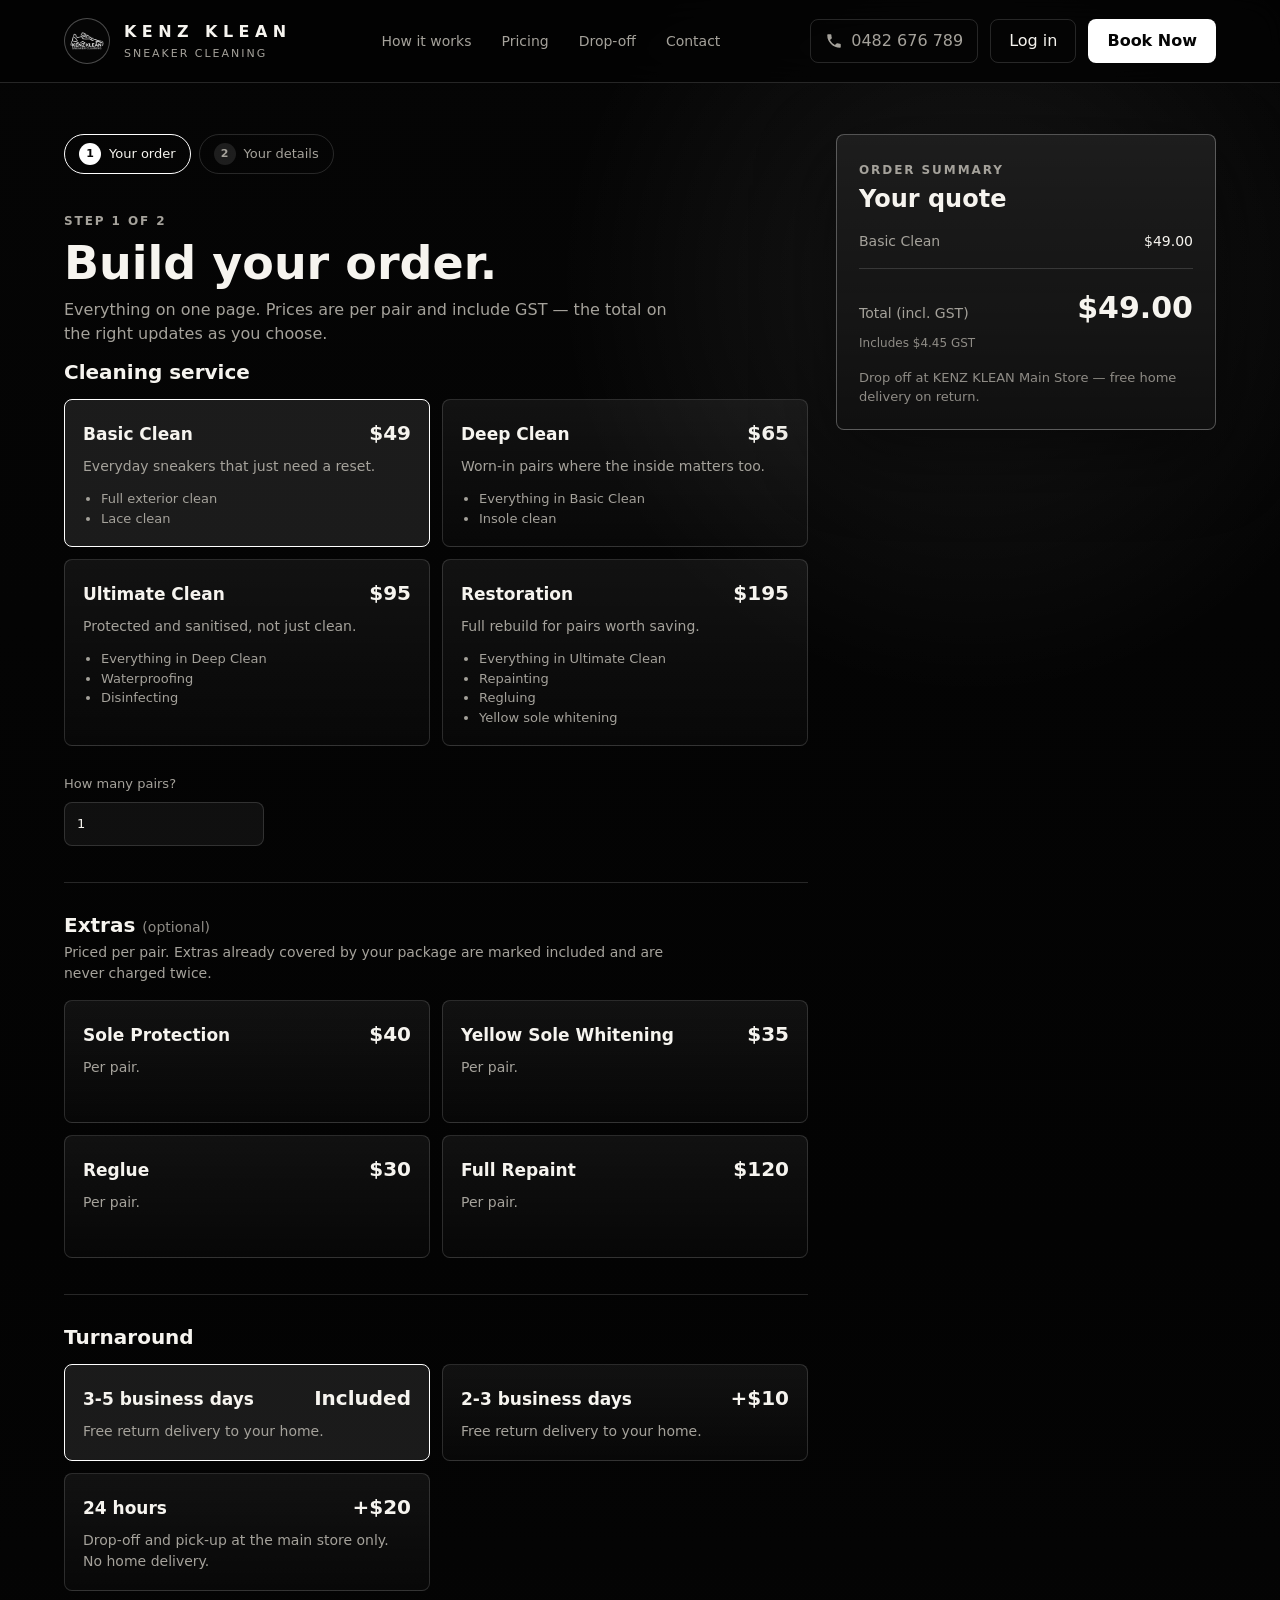
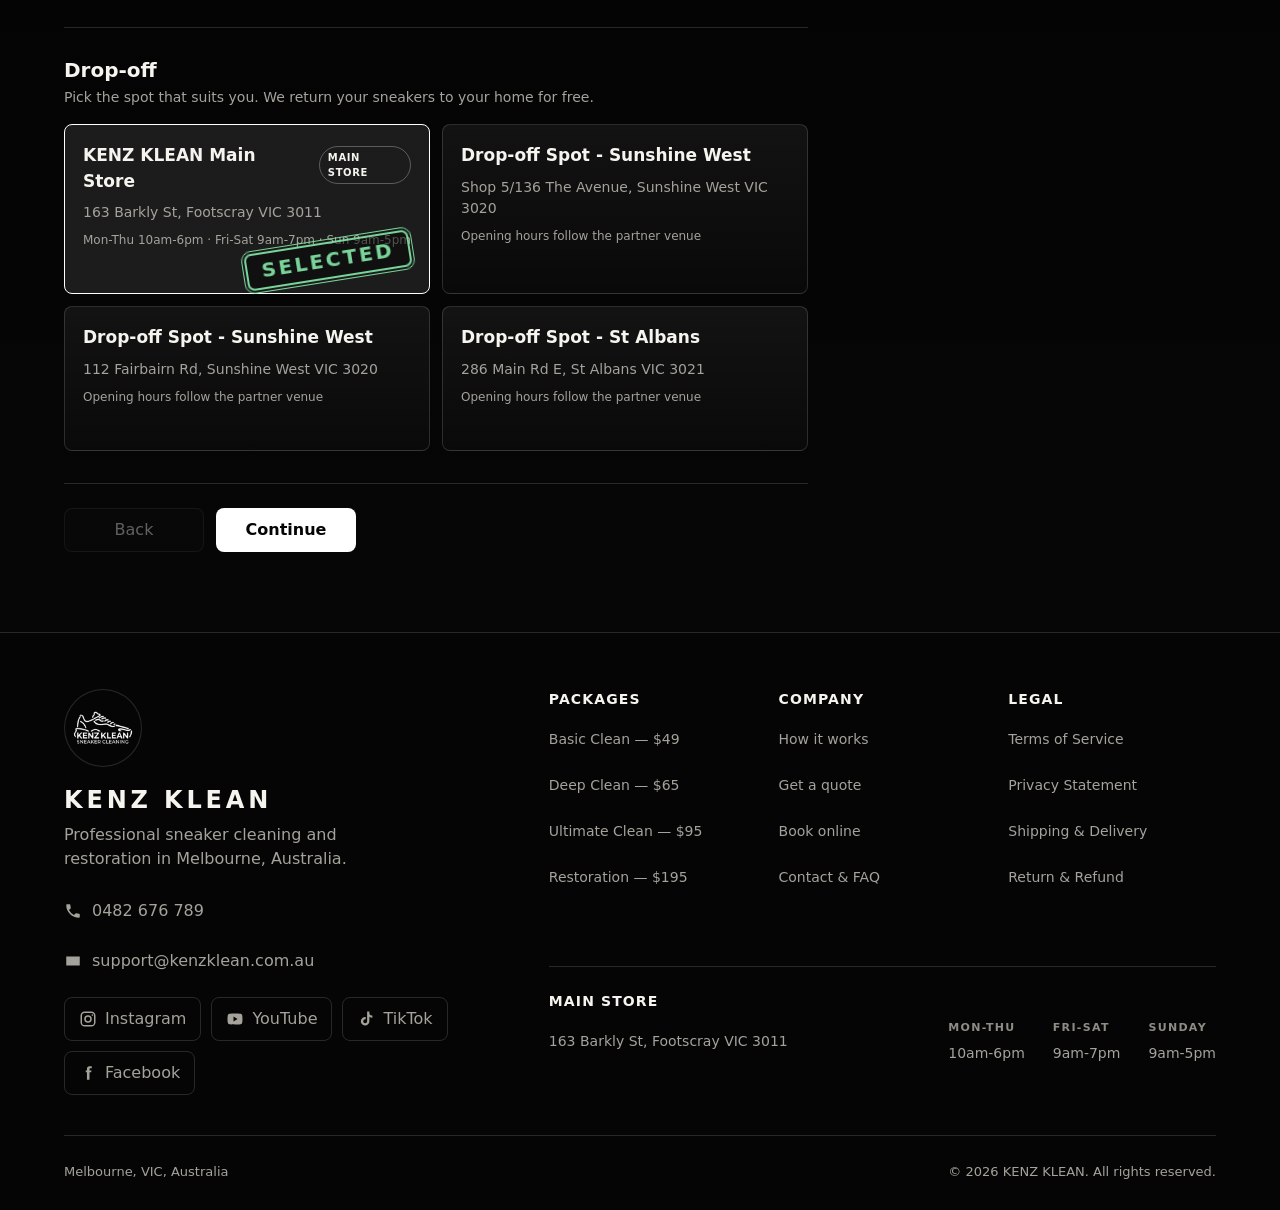
==== commit 61d872e9: "Booking: collapse the six-step flow to two Six Continue clicks before checkout was a drop-off trap. " ====
--- a/booking.html
+++ b/booking.html
@@ -43,80 +43,82 @@
     <main id="booking" class="booking-shell">
       <div class="booking-main">
         <ol class="stepper" data-stepper aria-label="Booking steps">
-          <li data-step-chip="1"><span>1</span> Service</li>
-          <li data-step-chip="2"><span>2</span> Extras</li>
-          <li data-step-chip="3"><span>3</span> Turnaround</li>
-          <li data-step-chip="4"><span>4</span> Drop-off</li>
-          <li data-step-chip="5"><span>5</span> Details</li>
-          <li data-step-chip="6"><span>6</span> Confirm</li>
+          <li data-step-chip="1"><span>1</span> Your order</li>
+          <li data-step-chip="2"><span>2</span> Your details</li>
         </ol>
 
-        <!-- Step 1 -->
+        <!--
+          Step 1 — the whole order on one page. Six panels became two: the four choices a
+          customer makes about the clean (service, extras, speed, drop-off) have a valid default
+          each and never block, so there is no reason to gate them behind five Continue clicks.
+          The sticky summary on the right keeps the running total in view the whole way down.
+        -->
         <section class="step-panel" data-step="1" aria-labelledby="step1-title">
-          <span class="panel-label">Step 1 of 6</span>
-          <h1 id="step1-title">Choose your cleaning service.</h1>
-          <p class="step-intro">All prices are per pair and include GST.</p>
-
-          <fieldset class="choice-grid" data-service-choices>
-            <legend class="visually-hidden">Cleaning service</legend>
-          </fieldset>
-
-          <label class="pairs-field" for="pairs">
-            How many pairs?
-            <input id="pairs" type="number" min="1" max="20" value="1" inputmode="numeric" />
-          </label>
+          <span class="panel-label">Step 1 of 2</span>
+          <h1 id="step1-title">Build your order.</h1>
+          <p class="step-intro">
+            Everything on one page. Prices are per pair and include GST — the total on the right
+            updates as you choose.
+          </p>
+
+          <div class="order-section">
+            <h2 class="order-section-title">Cleaning service</h2>
+            <fieldset class="choice-grid" data-service-choices>
+              <legend class="visually-hidden">Cleaning service</legend>
+            </fieldset>
+
+            <label class="pairs-field" for="pairs">
+              How many pairs?
+              <input id="pairs" type="number" min="1" max="20" value="1" inputmode="numeric" />
+            </label>
+          </div>
+
+          <div class="order-section">
+            <h2 class="order-section-title">Extras <span class="optional">(optional)</span></h2>
+            <p class="order-section-hint">
+              Priced per pair. Extras already covered by your package are marked included and are
+              never charged twice.
+            </p>
+            <fieldset class="choice-grid extras-choices" data-extra-choices>
+              <legend class="visually-hidden">Extra services</legend>
+            </fieldset>
+          </div>
+
+          <div class="order-section">
+            <h2 class="order-section-title">Turnaround</h2>
+            <fieldset class="choice-grid" data-turnaround-choices>
+              <legend class="visually-hidden">Turnaround</legend>
+            </fieldset>
+          </div>
+
+          <div class="order-section">
+            <h2 class="order-section-title">Drop-off</h2>
+            <p class="order-section-hint" data-spot-intro></p>
+
+            <div class="notice" data-rush-notice hidden>
+              <svg viewBox="0 0 24 24" aria-hidden="true" focusable="false">
+                <path d="M12 2 1 21h22L12 2Zm0 6 1 7h-2l1-7Zm0 10.5a1.2 1.2 0 1 1 0 2.4 1.2 1.2 0 0 1 0-2.4Z" />
+              </svg>
+              <p>
+                You picked the 24-hour turnaround. Those orders must be dropped off and picked up at
+                the main store, so home drop off is not available.
+              </p>
+            </div>
+
+            <fieldset class="choice-grid spot-choices" data-spot-choices>
+              <legend class="visually-hidden">Drop-off spot</legend>
+            </fieldset>
+          </div>
         </section>
 
-        <!-- Step 2 -->
+        <!--
+          Step 2 — who you are, then confirm. The old "review everything" panel is gone: the
+          summary beside this form already lists every line and names the drop-off spot, and the
+          details are on this very screen. The forward button here confirms rather than continuing.
+        -->
         <section class="step-panel" data-step="2" hidden aria-labelledby="step2-title">
-          <span class="panel-label">Step 2 of 6</span>
-          <h1 id="step2-title">Add extra services.</h1>
-          <p class="step-intro">
-            Optional, priced per pair. Extras already covered by your package are marked as
-            included and are not charged again.
-          </p>
-
-          <fieldset class="choice-grid extras-choices" data-extra-choices>
-            <legend class="visually-hidden">Extra services</legend>
-          </fieldset>
-        </section>
-
-        <!-- Step 3 -->
-        <section class="step-panel" data-step="3" hidden aria-labelledby="step3-title">
-          <span class="panel-label">Step 3 of 6</span>
-          <h1 id="step3-title">How fast do you need them?</h1>
-          <p class="step-intro">Surcharges are per pair.</p>
-
-          <fieldset class="choice-grid" data-turnaround-choices>
-            <legend class="visually-hidden">Turnaround</legend>
-          </fieldset>
-        </section>
-
-        <!-- Step 4 -->
-        <section class="step-panel" data-step="4" hidden aria-labelledby="step4-title">
-          <span class="panel-label">Step 4 of 6</span>
-          <h1 id="step4-title">Where will you drop them off?</h1>
-          <p class="step-intro" data-spot-intro></p>
-
-          <div class="notice" data-rush-notice hidden>
-            <svg viewBox="0 0 24 24" aria-hidden="true" focusable="false">
-              <path d="M12 2 1 21h22L12 2Zm0 6 1 7h-2l1-7Zm0 10.5a1.2 1.2 0 1 1 0 2.4 1.2 1.2 0 0 1 0-2.4Z" />
-            </svg>
-            <p>
-              You picked the 24-hour turnaround. Those orders must be dropped off and picked up at
-              the main store, so home drop off is not available.
-            </p>
-          </div>
-
-          <fieldset class="choice-grid spot-choices" data-spot-choices>
-            <legend class="visually-hidden">Drop-off spot</legend>
-          </fieldset>
-        </section>
-
-        <!-- Step 5 -->
-        <section class="step-panel" data-step="5" hidden aria-labelledby="step5-title">
-          <span class="panel-label">Step 5 of 6</span>
-          <h1 id="step5-title">Your details.</h1>
+          <span class="panel-label">Step 2 of 2</span>
+          <h1 id="step2-title">Your details.</h1>
           <p class="step-intro" data-details-intro></p>
 
           <p class="signed-in-note" data-signed-in hidden></p>
@@ -173,15 +175,6 @@
               <textarea id="notes" name="notes" placeholder="Brand, colour, material, damage we should know about..."></textarea>
             </label>
           </form>
-        </section>
-
-        <!-- Step 6 -->
-        <section class="step-panel" data-step="6" hidden aria-labelledby="step6-title">
-          <span class="panel-label">Step 6 of 6</span>
-          <h1 id="step6-title">Confirm your booking.</h1>
-          <p class="step-intro">Check everything below, then confirm.</p>
-
-          <dl class="review-list" data-review></dl>
 
           <p class="confirm-note" data-confirm-note></p>
           <p class="lookup-error" role="alert" data-confirm-error></p>
--- a/styles.css
+++ b/styles.css
@@ -2299,11 +2299,40 @@
   color: var(--muted);
 }
 
+/**
+ * Step 1 now stacks four choice groups on one page. Each is a section with a heading and a rule
+ * above it, so the long panel reads as four labelled blocks rather than one undifferentiated wall
+ * of cards.
+ */
+.order-section + .order-section {
+  margin-top: 36px;
+  padding-top: 32px;
+  border-top: 1px solid var(--line);
+}
+
+.order-section-title {
+  margin: 0;
+  font-size: 20px;
+}
+
+.order-section-title .optional {
+  color: var(--fineprint);
+  font-size: 14px;
+  font-weight: 400;
+}
+
+.order-section-hint {
+  margin: 6px 0 0;
+  max-width: 620px;
+  color: var(--muted);
+  font-size: 14px;
+}
+
 .choice-grid {
   display: grid;
   grid-template-columns: repeat(auto-fit, minmax(260px, 1fr));
   gap: 12px;
-  margin: 24px 0 0;
+  margin: 16px 0 0;
   padding: 0;
   border: 0;
 }
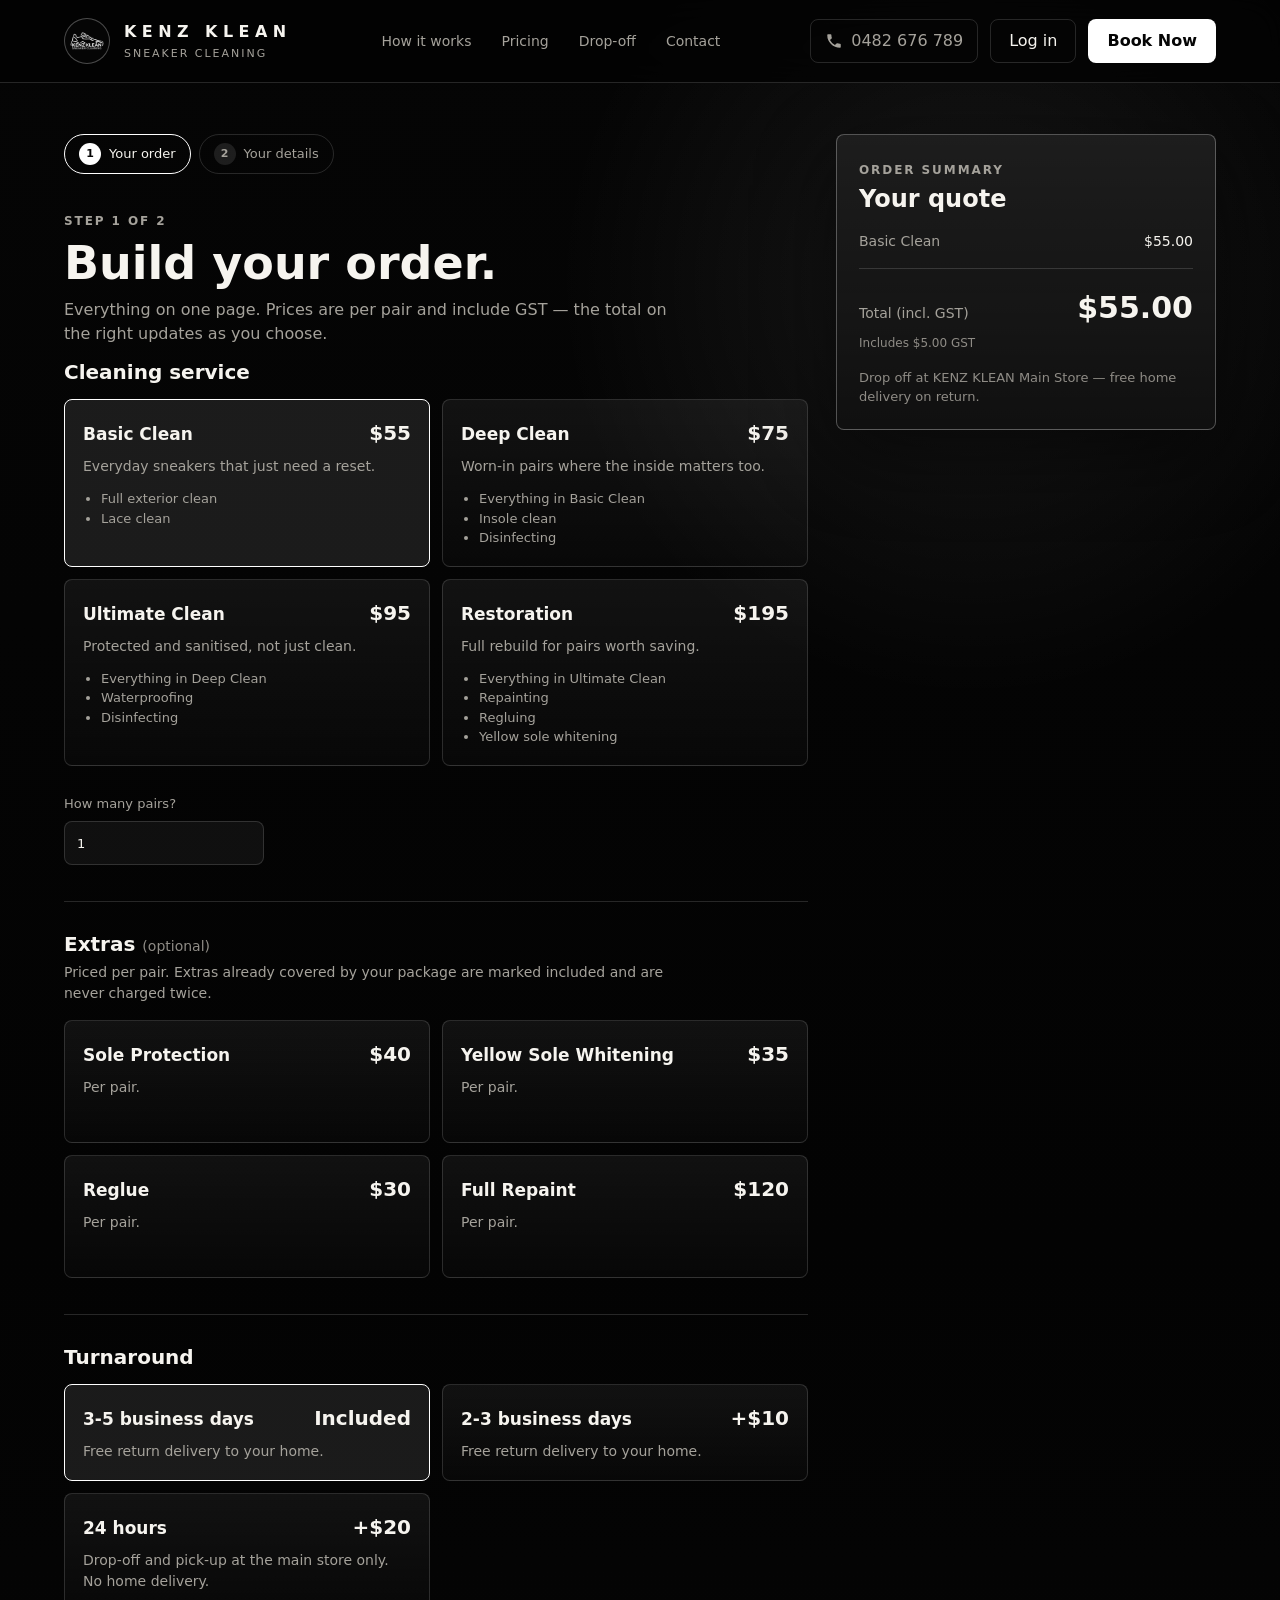
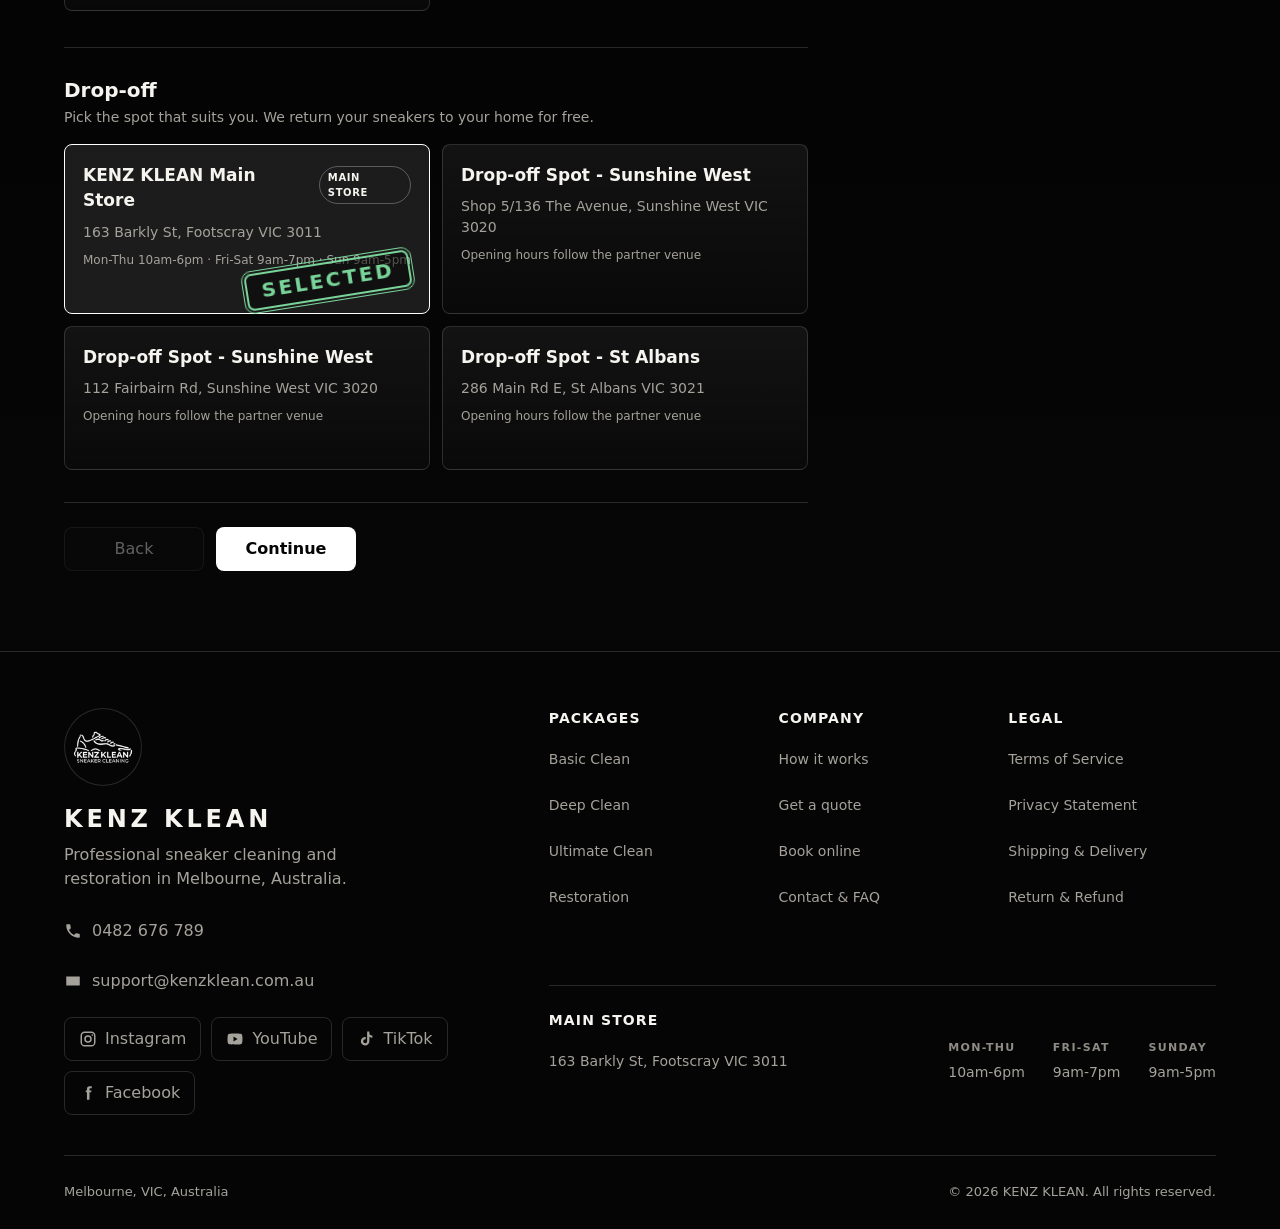
==== commit f1b9e5db: "New price list, and prices now flow from one source Update to the current price card: Basic Clean $4" ====
--- a/booking.html
+++ b/booking.html
@@ -3,8 +3,20 @@
   <head>
     <meta charset="UTF-8" />
     <meta name="viewport" content="width=device-width, initial-scale=1.0, viewport-fit=cover" />
-    <meta name="description" content="Book a sneaker clean with KENZ KLEAN in Melbourne." />
-    <title>Book a Clean | KENZ KLEAN</title>
+    <meta
+      name="description"
+      content="Book a sneaker clean with KENZ KLEAN in Melbourne in two steps. Per-pair pricing, GST included, free return delivery on standard and express orders."
+    />
+    <title>Book a Sneaker Clean in Melbourne | KENZ KLEAN</title>
+    <link rel="canonical" href="https://www.kenzklean.com.au/booking.html" />
+    <meta name="robots" content="index, follow" />
+    <meta property="og:type" content="website" />
+    <meta property="og:site_name" content="KENZ KLEAN" />
+    <meta property="og:title" content="Book a Sneaker Clean in Melbourne | KENZ KLEAN" />
+    <meta property="og:description" content="Two-step booking. Cleaned to the material, photographed before and after, damage-guaranteed, returned free to your door. Per-pair pricing, GST included." />
+    <meta property="og:url" content="https://www.kenzklean.com.au/booking.html" />
+    <meta property="og:image" content="https://www.kenzklean.com.au/img/after-1440.avif" />
+    <meta property="og:locale" content="en_AU" />
     <link rel="stylesheet" href="styles.css" />
   </head>
   <body>
@@ -219,7 +231,7 @@
         <div class="summary-total">
           <div>
             <span>Total (incl. GST)</span>
-            <strong data-summary-total>$49.00</strong>
+            <strong data-summary-total>$55.00</strong>
           </div>
           <small data-summary-gst></small>
         </div>
@@ -279,10 +291,10 @@
       <div class="footer-columns">
         <div>
           <h3>Packages</h3>
-          <a href="index.html#services">Basic Clean — $49</a>
-          <a href="index.html#services">Deep Clean — $65</a>
-          <a href="index.html#services">Ultimate Clean — $95</a>
-          <a href="index.html#services">Restoration — $195</a>
+          <a href="index.html#services">Basic Clean</a>
+          <a href="index.html#services">Deep Clean</a>
+          <a href="index.html#services">Ultimate Clean</a>
+          <a href="index.html#services">Restoration</a>
         </div>
         <div>
           <h3>Company</h3>
@@ -321,7 +333,7 @@
     <div class="mobile-bar" data-mobile-bar>
       <div>
         <span>Total</span>
-        <strong data-summary-total-mobile>$49.00</strong>
+        <strong data-summary-total-mobile>$55.00</strong>
       </div>
       <button class="primary-button" type="button" data-next-mobile>Continue</button>
     </div>
--- a/styles.css
+++ b/styles.css
@@ -1104,7 +1104,9 @@
   position: relative;
   z-index: 3;
   display: grid;
-  grid-template-columns: repeat(4, minmax(0, 1fr));
+  /* Six promises, three to a row. Only the top row overhangs the banner; the -32px pulls the
+     whole strip up so its first row still crosses the seam the way one row of four used to. */
+  grid-template-columns: repeat(3, minmax(0, 1fr));
   gap: 14px;
   margin: -32px 0 clamp(48px, 5vw, 72px);
   padding: 0;
@@ -3257,8 +3259,10 @@
     grid-template-columns: repeat(3, minmax(0, 1fr));
   }
 
-  /* Rows wrap below five columns, so the connector would point at nothing. */
-  .process-grid li:not(:last-child)::after {
+  /* Rows wrap below five columns, so the connector — line and arrowhead both — would point at
+     nothing. The phone breakpoint turns the grid back into one row and restores them. */
+  .process-grid li:not(:last-child)::after,
+  .process-grid li:not(:last-child)::before {
     display: none;
   }
 }
@@ -3486,9 +3490,8 @@
     font-size: 12px;
   }
 
-  /* .guarantees, .process-grid, .quick-grid and .footer-columns each have a rule of their own
-     below. Left in this list they were flattened to one column by a later, blunter selector. */
-  .service-grid,
+  /* .guarantees, .process-grid, .quick-grid, .service-grid and .footer-columns each have a rule of
+     their own below. Left in this list they were flattened to one column by a later, blunter rule. */
   .contact-grid,
   .pricing-detail,
   .faq-grid,
@@ -3499,6 +3502,52 @@
   .address-row,
   .spot-card {
     grid-template-columns: 1fr;
+  }
+
+  /* Four price packages, two to a row — a single column pushed Restoration three screens down and
+     buried the cheapest option nobody scrolls to see the others. Trimmed to fit half a phone. */
+  .service-grid {
+    grid-template-columns: repeat(2, minmax(0, 1fr));
+    gap: 10px;
+  }
+
+  .service-card {
+    min-width: 0;
+    min-height: 0;
+    padding: 14px;
+    gap: 10px;
+    /* The card is itself a grid; its implicit `auto` column grew to the text's max-content and
+       shoved the heading ~30px past the card edge. A 0-min column shrinks to the card instead. */
+    grid-template-columns: minmax(0, 1fr);
+  }
+
+  .service-card > div {
+    min-width: 0;
+  }
+
+  /* Absolute top-right, the "Most complete" pill sat on top of "Restoration" once the card was
+     half width. In flow, as the card's first row, it sits cleanly above the heading. */
+  .service-card .badge {
+    position: static;
+    justify-self: start;
+  }
+
+  .service-card h3 {
+    font-size: 16px;
+  }
+
+  .service-card .price {
+    font-size: 26px;
+  }
+
+  /* Half-width cards leave the includes list little room; let long lines wrap instead of spilling
+     past the screen edge. */
+  .service-card ul {
+    padding-left: 16px;
+  }
+
+  .service-card li {
+    overflow-wrap: anywhere;
   }
 
   .content-section {
@@ -3625,6 +3674,31 @@
     --step-gap: 12px;
   }
 
+  /**
+   * The rail is a single row again, so the connector belongs back — but the icons sit top-left of
+   * 300px cards, too far apart to bridge. Instead each card carries a dashed line from its icon to
+   * its own right edge and an arrowhead in the gap: as you swipe, every card says "→ next".
+   * (The ≤1280 rule above display:none'd both; these re-show them, so they must stay more specific
+   * by living in this later, narrower media block.)
+   */
+  .process-grid li:not(:last-child)::after {
+    display: block;
+    top: 46px;
+    left: 84px;
+    right: 18px;
+    width: auto;
+    clip-path: none;
+  }
+
+  .process-grid li:not(:last-child)::before {
+    display: block;
+    top: 43px;
+    left: auto;
+    right: 5px;
+    margin: 0;
+    opacity: 1;
+  }
+
   /* ---- Drop-off list --------------------------------------------------------------------
      At ≤1100px the map stacks above the list and the list's height cap is released. That is
      fine for four spots and unusable for the ten the site advertises, let alone a hundred:
@@ -3633,7 +3707,10 @@
   .spots-side .spot-list {
     max-height: 58vh;
     overflow-y: auto;
-    overscroll-behavior: contain;
+    /* auto, not contain: reaching the bottom of the list hands the scroll back to the page so it
+       keeps going. `contain` trapped the gesture and the page sat still under a finger that had
+       run out of list. */
+    overscroll-behavior-y: auto;
     padding-right: 4px;
     scrollbar-color: rgba(255, 255, 255, 0.4) rgba(255, 255, 255, 0.06);
     scrollbar-width: thin;
